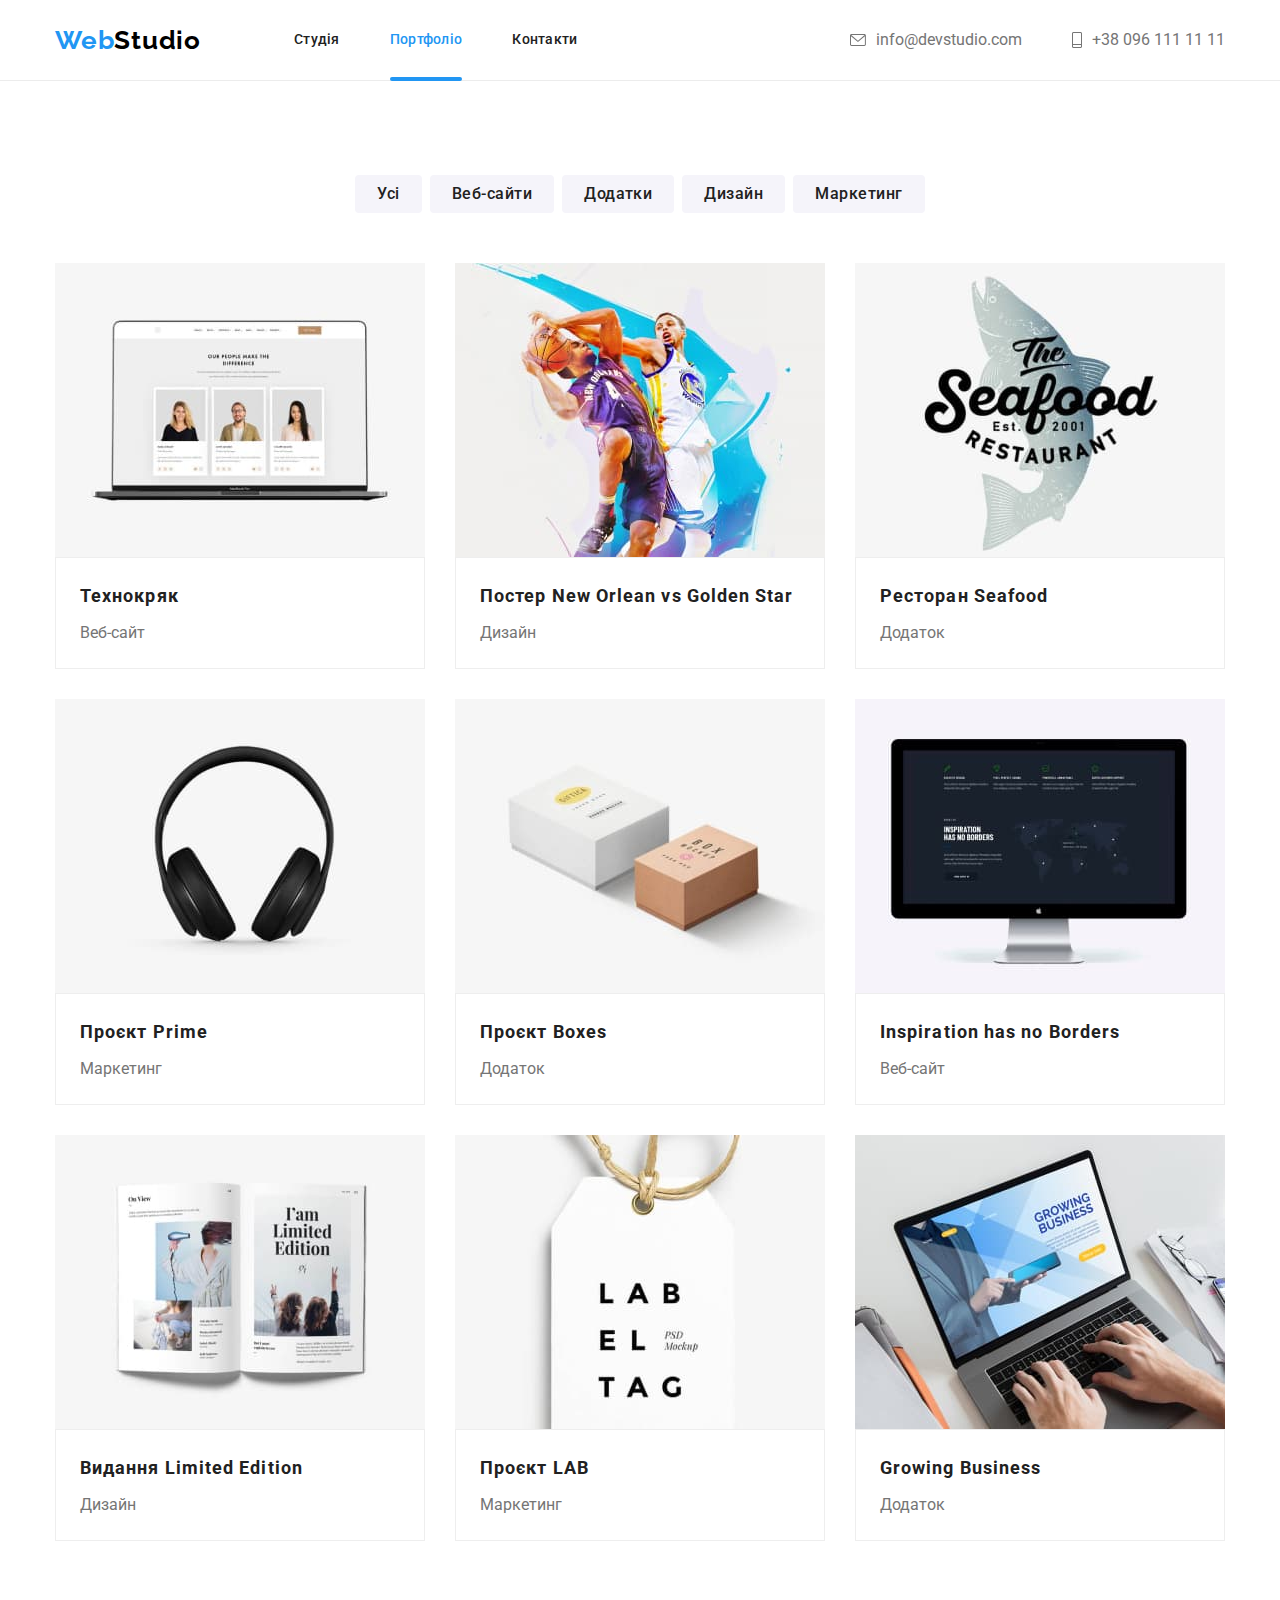
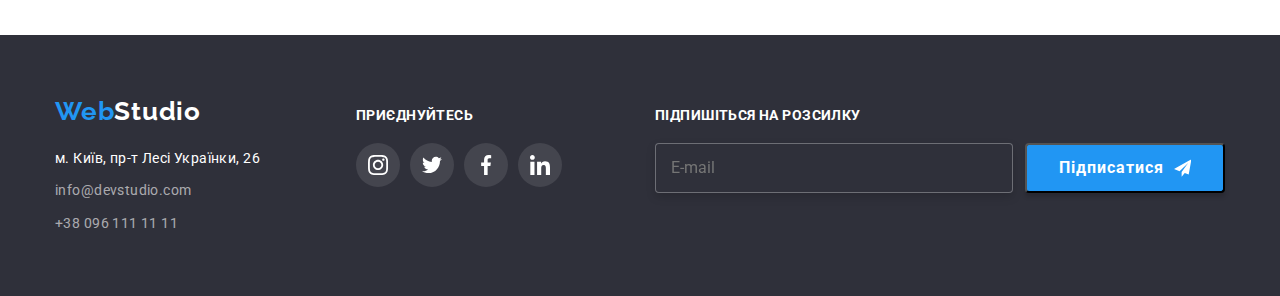
==== portfolio.html @ 46eb8ef8 "one" ====
<!DOCTYPE html>
<html lang="uk">
  <head>
    <meta charset="UTF-8" />
    <meta http-equiv="X-UA-Compatible" content="IE=edge" />
    <meta name="viewport" content="width=device-width, initial-scale=1.0" />
    <title>WebStudio</title>
    <link rel="preconnect" href="https://fonts.googleapis.com" />
    <link rel="preconnect" href="https://fonts.gstatic.com" crossorigin />
    <link
      href="https://fonts.googleapis.com/css2?family=Raleway:wght@700&family=Roboto:wght@400;500;700;900&display=swap"
      rel="stylesheet"
    />
    <link
      rel="stylesheet"
      href="https://cdnjs.cloudflare.com/ajax/libs/modern-normalize/1.1.0/modern-normalize.css"
    />
    <link rel="stylesheet" href="./css/main.min.css" />
  </head>
  <body>
    <header class="head">
      <div class="container head__container">
        <nav class="nav">
          <a href="./index.html" class="logo"
            >Web<span class="logo--top">Studio</span></a
          >
          <ul class="list nav__list">
            <li class="item nav__item">
              <a href="./index.html" class="link nav__link">Студія</a>
            </li>
            <li class="item nav__item">
              <a
                href="./portfolio.html"
                class="link nav__link nav__link--current"
                >Портфоліо</a
              >
            </li>
            <li class="item nav__item">
              <a href="#" class="link nav__link">Контакти</a>
            </li>
          </ul>
        </nav>
        <ul class="list list--contact">
          <li class="item list--contact__item">
            <a
              href="mailto:info@devstudio.com"
              class="link list--contact__link"
            >
              <svg class="icon-mail" width="16px" height="12px">
                <use href="./images/symbol-defs.svg#icon-mail"></use>
              </svg>
              info@devstudio.com</a
            >
          </li>
          <li class="item list--contact__item">
            <a href="tel:+380961111111" class="link list--contact__link">
              <svg class="icon-phone" width="10px" height="16px">
                <use href="./images/symbol-defs.svg#icon-phone"></use></svg
              >+38 096 111 11 11</a
            >
          </li>
        </ul>
      </div>
    </header>
    <main>
      <section class="portfolio">
        <div class="container">
          <h1 class="visually-hidden">Портфоліо</h1>
          <ul class="list--buttons list">
            <li class="list--buttons__item item">
              <button class="portfolio-button" type="button">Усі</button>
            </li>
            <li class="list--buttons__item item">
              <button class="portfolio-button" type="button">Веб-сайти</button>
            </li>
            <li class="list--buttons__item item">
              <button class="portfolio-button" type="button">Додатки</button>
            </li>
            <li class="list--buttons__item item">
              <button class="portfolio-button" type="button">Дизайн</button>
            </li>
            <li class="list--buttons__item item">
              <button class="portfolio-button" type="button">Маркетинг</button>
            </li>
          </ul>
          <ul class="portfolio__list list">
            <li class="portfolio__item item">
              <a class="portfolio__link link" href="#">
                <div class="card-photo">
                  <img
                    class="photo"
                    src="./images/img2-1.jpg"
                    width="370"
                    alt="Ноутбук"
                  />

                  <div class="card-overlay">
                    <p class="card-text text">
                      Ресурс пропонує комплексні пропозиції з різним рівнем
                      функціоналу та сервісів. Все це дозволить відвідувачу
                      отримати вичерпні відомості про компанію чи приватну
                      особу.
                    </p>
                  </div>
                </div>
                <div class="portfolio-border">
                  <h2 class="title portfolio__title">Технокряк</h2>
                  <p class="text">Веб-сайт</p>
                </div>
              </a>
            </li>
            <li class="portfolio__item item">
              <a class="portfolio__link link" href="#">
                <div class="card-photo">
                  <img
                    class="photo"
                    src="./images/img2-2.jpg"
                    width="370"
                    alt="Баскетбол"
                  />
                  <div class="card-overlay">
                    <p class="card-text text">
                      Ресурс пропонує комплексні пропозиції з різним рівнем
                      функціоналу та сервісів. Все це дозволить відвідувачу
                      отримати вичерпні відомості про компанію чи приватну
                      особу.
                    </p>
                  </div>
                </div>
                <div class="portfolio-border">
                  <h2 class="portfolio__title title">
                    Постер New Orlean vs Golden Star
                  </h2>
                  <p class="text">Дизайн</p>
                </div>
              </a>
            </li>
            <li class="portfolio__item item">
              <a class="portfolio__link link" href="#">
                <div class="card-photo">
                  <img
                    class="photo"
                    src="./images/img2-3.jpg"
                    width="370"
                    alt="Логотип рибного
            ресторану"
                  />
                  <div class="card-overlay">
                    <p class="card-text text">
                      Ресурс пропонує комплексні пропозиції з різним рівнем
                      функціоналу та сервісів. Все це дозволить відвідувачу
                      отримати вичерпні відомості про компанію чи приватну
                      особу.
                    </p>
                  </div>
                </div>
                <div class="portfolio-border">
                  <h2 class="portfolio__title title">Ресторан Seafood</h2>
                  <p class="text">Додаток</p>
                </div>
              </a>
            </li>
            <li class="portfolio__item item">
              <a class="portfolio__link link" href="#">
                <div class="card-photo">
                  <img
                    class="photo"
                    src="./images/img2-4.jpg"
                    width="370"
                    alt="Навушники"
                  />
                  <div class="card-overlay">
                    <p class="card-text text">
                      Ресурс пропонує комплексні пропозиції з різним рівнем
                      функціоналу та сервісів. Все це дозволить відвідувачу
                      отримати вичерпні відомості про компанію чи приватну
                      особу.
                    </p>
                  </div>
                </div>
                <div class="portfolio-border">
                  <h2 class="portfolio__title title">Проєкт Prime</h2>
                  <p class="text">Маркетинг</p>
                </div>
              </a>
            </li>
            <li class="portfolio__item item">
              <a class="portfolio__link link" href="#">
                <div class="card-photo">
                  <img
                    class="photo"
                    src="./images/img2-5.jpg"
                    width="370"
                    alt="Дві коробки"
                  />
                  <div class="card-overlay">
                    <p class="card-text text">
                      Ресурс пропонує комплексні пропозиції з різним рівнем
                      функціоналу та сервісів. Все це дозволить відвідувачу
                      отримати вичерпні відомості про компанію чи приватну
                      особу.
                    </p>
                  </div>
                </div>
                <div class="portfolio-border">
                  <h2 class="portfolio__title title">Проєкт Boxes</h2>
                  <p class="text">Додаток</p>
                </div>
              </a>
            </li>
            <li class="portfolio__item item">
              <a class="portfolio__link link" href="#">
                <div class="card-photo">
                  <img
                    class="photo"
                    src="./images/img2-6.jpg"
                    width="370"
                    alt="Монітор"
                  />
                  <div class="card-overlay">
                    <p class="card-text text">
                      Ресурс пропонує комплексні пропозиції з різним рівнем
                      функціоналу та сервісів. Все це дозволить відвідувачу
                      отримати вичерпні відомості про компанію чи приватну
                      особу.
                    </p>
                  </div>
                </div>
                <div class="portfolio-border">
                  <h2 class="portfolio__title title">
                    Inspiration has no Borders
                  </h2>
                  <p class="text">Веб-сайт</p>
                </div>
              </a>
            </li>
            <li class="portfolio__item item">
              <a class="portfolio__link link" href="#">
                <div class="card-photo">
                  <img
                    class="photo"
                    src="./images/img2-7.jpg"
                    width="370"
                    alt="Кніга"
                  />
                  <div class="card-overlay">
                    <p class="card-text text">
                      Ресурс пропонує комплексні пропозиції з різним рівнем
                      функціоналу та сервісів. Все це дозволить відвідувачу
                      отримати вичерпні відомості про компанію чи приватну
                      особу.
                    </p>
                  </div>
                </div>
                <div class="portfolio-border">
                  <h2 class="portfolio__title title">
                    Видання Limited Edition
                  </h2>
                  <p class="text">Дизайн</p>
                </div>
              </a>
            </li>
            <li class="portfolio__item item">
              <a class="portfolio__link link" href="#">
                <div class="card-photo">
                  <img
                    class="photo"
                    src="./images/img2-8.jpg"
                    width="370"
                    alt="Бірка"
                  />
                  <div class="card-overlay">
                    <p class="card-text text">
                      Ресурс пропонує комплексні пропозиції з різним рівнем
                      функціоналу та сервісів. Все це дозволить відвідувачу
                      отримати вичерпні відомості про компанію чи приватну
                      особу.
                    </p>
                  </div>
                </div>
                <div class="portfolio-border">
                  <h2 class="portfolio__title title">Проєкт LAB</h2>
                  <p class="text">Маркетинг</p>
                </div>
              </a>
            </li>
            <li class="portfolio__item item">
              <a class="portfolio__link link" href="#">
                <div class="card-photo">
                  <img
                    class="photo"
                    src="./images/img2-9.jpg"
                    width="370"
                    alt="Людіна працює на
            ноутбуці"
                  />
                  <div class="card-overlay">
                    <p class="card-text text">
                      Ресурс пропонує комплексні пропозиції з різним рівнем
                      функціоналу та сервісів. Все це дозволить відвідувачу
                      отримати вичерпні відомості про компанію чи приватну
                      особу.
                    </p>
                  </div>
                </div>
                <div class="portfolio-border">
                  <h2 class="portfolio__title title">Growing Business</h2>
                  <p class="text">Додаток</p>
                </div>
              </a>
            </li>
          </ul>
        </div>
      </section>
    </main>

    <footer class="footer">
      <div class="container footer__container">
        <div class="footer-adres">
          <a href="./index.html" class="footer-logo logo"
            >Web<span class="logo--foot">Studio</span></a
          >
          <address class="address-info">
            <ul class="address-info__list list">
              <li>
                <a
                  href="https://goo.gl/maps/CPtrU1FHBa2aNyZL9"
                  target="_blank"
                  rel="noopener noreferrer nofollow"
                  class="footer__link--adress link"
                  >м. Київ, пр-т Лесі Українки, 26</a
                >
              </li>
              <li>
                <a
                  href="mailto:info@devstudio.com"
                  class="footer__link footer__link--email link"
                  >info@devstudio.com</a
                >
              </li>
              <li>
                <a href="tel:+380961111111" class="footer__link link"
                  >+38 096 111 11 11</a
                >
              </li>
            </ul>
          </address>
        </div>
        <div class="footer-sm">
          <h3 class="footer-sm__title title">ПРИЄДНУЙТЕСЬ</h3>
          <ul class="sm-list--footer list">
            <li class="sm-list--footer__item item">
              <a class="sm-list--footer__link link inst" href="#"
                ><svg class="inst" width="20px" height="20px">
                  <use href="./images/symbol-defs.svg#icon-inst"></use></svg
              ></a>
            </li>
            <li class="sm-list--footer__item item">
              <a class="sm-list--footer__link link twitter" href="#"
                ><svg class="twitter" width="20px" height="20px">
                  <use href="./images/symbol-defs.svg#icon-twitter"></use></svg
              ></a>
            </li>
            <li class="sm-list--footer__item item">
              <a class="sm-list--footer__link link fb" href="#"
                ><svg class="fb" width="20px" height="20px">
                  <use href="./images/symbol-defs.svg#icon-fb"></use></svg
              ></a>
            </li>
            <li class="sm-list--footer__item item">
              <a class="sm-list--footer__link link linkedin" href="#"
                ><svg class="linkedin" width="20px" height="20px">
                  <use href="./images/symbol-defs.svg#icon-linkedin"></use></svg
              ></a>
            </li>
          </ul>
        </div>
        <div class="join-us">
          <h3 class="join-us__title">ПІДПИШІТЬСЯ НА РОЗСИЛКУ</h3>
          <form class="js-speaker-form join-us__form form" name="email">
            <label for="email"></label>
            <input
              class="join-us__form__input input"
              type="email"
              name="email"
              placeholder="E-mail"
              id="email"
            />
            <button class="button button-sub" type="submit">
              Підписатися<svg class="plane-svg" width="24px" height="24px">
                <use href="./images/symbol-defs.svg#icon-plane"></use>
              </svg>
            </button>
          </form>
        </div>
      </div>
    </footer>
  </body>
</html>
---- css/main.min.css ----
.visually-hidden{position:absolute;white-space:nowrap;width:1px;height:1px;overflow:hidden;border:0;padding:0;clip:rect(0 0 0 0);-webkit-clip-path:inset(50%);clip-path:inset(50%);margin:-1px}.is-hidden{pointer-events:none;opacity:0}.benefits{padding-bottom:94px}body{background-color:#fff;color:#757575;font-family:roboto,sans-serif}.list{display:-webkit-box;display:-ms-flexbox;display:flex;list-style:none;margin:0;padding:0}.link{text-decoration:none}.title{color:#212121}.text{color:#757575}h1,h2,h3,h4,h5,h6,p{margin:0;padding:0}ul{margin:0;padding-left:0}img,a{display:block}button{cursor:pointer}.button{color:#fff;background-color:#2196f3;font-family:inherit;font-weight:700;font-size:16px;line-height:1.87;letter-spacing:.06em;border-radius:4px;padding:10px 32px;-webkit-transition-property:background-color;transition-property:background-color;-webkit-transition-duration:250ms;transition-duration:250ms;-webkit-transition-timing-function:cubic-bezier(0.4, 0, 0.2, 1);transition-timing-function:cubic-bezier(0.4, 0, 0.2, 1)}.button:hover{background-color:#188ce8}.portfolio-button{color:#212121;background-color:#f5f4fa;font-family:inherit;font-weight:500;font-size:16px;line-height:1.62;text-align:center;letter-spacing:.03em;cursor:pointer;display:inline-block;border-radius:4px;padding:6px 22px;border:rgba(0,0,0,0);-webkit-transition-property:background-color,color,-webkit-box-shadow;transition-property:background-color,color,-webkit-box-shadow;transition-property:background-color,color,box-shadow;transition-property:background-color,color,box-shadow,-webkit-box-shadow;-webkit-transition-duration:250ms;transition-duration:250ms;-webkit-transition-timing-function:cubic-bezier(0.4, 0, 0.2, 1);transition-timing-function:cubic-bezier(0.4, 0, 0.2, 1)}.portfolio-button:hover,.portfolio-button:focus{-webkit-box-shadow:0px 3px 1px rgba(0,0,0,.1),0px 1px 2px rgba(0,0,0,.08),0px 2px 2px rgba(0,0,0,.12);box-shadow:0px 3px 1px rgba(0,0,0,.1),0px 1px 2px rgba(0,0,0,.08),0px 2px 2px rgba(0,0,0,.12);color:#fff;background-color:#2196f3}.container{margin-left:auto;margin-right:auto;width:1200px;padding-left:15px;padding-right:15px}.head__container{display:-webkit-box;display:-ms-flexbox;display:flex;-webkit-box-align:center;-ms-flex-align:center;align-items:center}.footer__container{display:-webkit-box;display:-ms-flexbox;display:flex;-webkit-box-align:baseline;-ms-flex-align:baseline;align-items:baseline}.logo{color:#2196f3;font-family:raleway,sans-serif;font-weight:700;font-size:26px;line-height:1.19;letter-spacing:.03em;text-decoration:none}.logo--top{color:#000}.logo--foot{color:#fff}.footer-logo{margin-bottom:20px;display:block}.sm-list{-webkit-box-pack:center;-ms-flex-pack:center;justify-content:center;-webkit-box-align:center;-ms-flex-align:center;align-items:center}.sm-list__item:not(:last-child){margin-right:10px}.sm-list__link{display:-webkit-box;display:-ms-flexbox;display:flex;width:44px;height:44px;-webkit-box-pack:center;-ms-flex-pack:center;justify-content:center;-webkit-box-align:center;-ms-flex-align:center;align-items:center;color:#afb1b8;border-radius:50%;-webkit-transition-property:background-color,color;transition-property:background-color,color;-webkit-transition-duration:250ms;transition-duration:250ms;-webkit-transition-timing-function:cubic-bezier(0.4, 0, 0.2, 1);transition-timing-function:cubic-bezier(0.4, 0, 0.2, 1)}.sm-list__link:hover,.sm-list__link:focus{background-color:#2196f3;color:#fff}.inst,.twitter,.fb,.linkedin{fill:currentColor}.footer-sm{display:block;margin-left:70px}.footer-sm__title{font-size:14px;line-height:16px;letter-spacing:.03em;color:#fff;margin-top:12px;margin-bottom:20px;height:16px}.sm-list--footer{-webkit-box-pack:center;-ms-flex-pack:center;justify-content:center;-webkit-box-align:center;-ms-flex-align:center;align-items:center}.sm-list--footer__item:not(:last-child){margin-right:10px}.sm-list--footer__link{display:-webkit-box;display:-ms-flexbox;display:flex;width:44px;height:44px;-webkit-box-pack:center;-ms-flex-pack:center;justify-content:center;-webkit-box-align:center;-ms-flex-align:center;align-items:center;color:#fff;border-radius:50%;background-color:rgba(255,255,255,.1);-webkit-transition-property:background-color,color;transition-property:background-color,color;-webkit-transition-duration:250ms;transition-duration:250ms;-webkit-transition-timing-function:cubic-bezier(0.4, 0, 0.2, 1);transition-timing-function:cubic-bezier(0.4, 0, 0.2, 1)}.sm-list--footer__link:hover,.sm-list--footer__link:focus{background-color:#2196f3;color:#fff}.head{border-bottom:1px solid #ececec}.head__container{display:-webkit-box;display:-ms-flexbox;display:flex;-webkit-box-align:center;-ms-flex-align:center;align-items:center}.nav{display:-webkit-box;display:-ms-flexbox;display:flex;-webkit-box-align:center;-ms-flex-align:center;align-items:center;font-weight:500;font-size:14px;line-height:1.14;letter-spacing:.02em}.nav__list{margin-left:93px}.nav__item:not(:last-child){margin-right:50px}.nav__link{color:#212121;padding-top:32px;padding-bottom:32px;-webkit-transition-property:color;transition-property:color;-webkit-transition-duration:250ms;transition-duration:250ms;-webkit-transition-timing-function:cubic-bezier(0.4, 0, 0.2, 1);transition-timing-function:cubic-bezier(0.4, 0, 0.2, 1)}.nav__link:hover{color:#2196f3}.nav__link:focus{color:#2196f3}.nav__link--current{position:relative;color:#2196f3}.nav__link--current::after{content:"";position:absolute;width:100%;height:4px;bottom:-1px;left:0;background-color:#2196f3;border-radius:2px}.list--contact{margin-left:auto}.list--contact__item:not(:last-child){margin-right:50px}.list--contact__link{color:#757575;text-decoration:none;display:-webkit-box;display:-ms-flexbox;display:flex;-webkit-box-align:center;-ms-flex-align:center;align-items:center;padding-top:20px;padding-bottom:20px;-webkit-transition-property:color;transition-property:color;-webkit-transition-duration:250ms;transition-duration:250ms;-webkit-transition-timing-function:cubic-bezier(0.4, 0, 0.2, 1);transition-timing-function:cubic-bezier(0.4, 0, 0.2, 1)}.list--contact__link:hover,.list--contact__link:focus{color:#2196f3}.icon-mail,.icon-phone{padding:0;margin-bottom:0;margin-right:10px;fill:currentColor}.hero{background-image:-webkit-gradient(linear, right top, left top, from(rgba(47, 48, 58, 0.4)), to(rgba(47, 48, 58, 0.4))),url(../images/hero-back.jpg);background-image:linear-gradient(to left, rgba(47, 48, 58, 0.4), rgba(47, 48, 58, 0.4)),url(../images/hero-back.jpg);min-width:1600px;height:600px;background-color:#c4c4c4;color:#fff;text-align:center;margin-left:auto;margin-right:auto;margin-top:0;padding-top:200px;padding-bottom:200px}.hero__title{font-weight:900;font-size:44px;line-height:1.36;letter-spacing:.06em;color:var(--primary-white);margin-bottom:30px}.benefits{padding-top:94px}.benefits__title{color:#212121;font-size:14px;line-height:1.14;letter-spacing:.03em;margin-bottom:10px}.benefits__text{font-size:14px;line-height:1.7;letter-spacing:.03em}.benefits__item{width:270px}.benefits__item:not(:last-child){margin-right:30px}.benefits__svg{display:-webkit-box;display:-ms-flexbox;display:flex;-webkit-box-pack:center;-ms-flex-pack:center;justify-content:center;-webkit-box-align:center;-ms-flex-align:center;align-items:center;height:120px;margin-bottom:30px;border-radius:4px;background-color:#f5f4fa}.ourwork{padding-bottom:94px}.ourwork__item{position:relative}.ourwork__item:not(:last-child){margin-right:30px}.ourwork__title{font-size:36px;line-height:1.16;text-align:center;letter-spacing:.03em;margin-bottom:50px}.ourwork__text{position:absolute;top:50%;left:50%;-webkit-transform:translate(-50%, -50%);transform:translate(-50%, -50%);font-size:14px;line-height:16px;text-align:center;letter-spacing:.03em;text-transform:uppercase;color:#fff}.ourwork__overlay{position:absolute;width:100%;height:70px;left:0;bottom:0;background-color:rgba(47,48,58,.8)}.team{background-color:#f5f4fa;padding-bottom:94px;padding-top:94px}.team__title{font-weight:500;font-size:36px;line-height:1.16;text-align:center;letter-spacing:.03em;margin-bottom:50px}.team__text{font-size:16px;line-height:1.18;text-align:center;letter-spacing:.03em;margin-bottom:16px}.team__border{padding-top:30px;padding-bottom:30px}.team__item{background-color:#fff;border-radius:0px 0px 4px 4px;width:270px;-webkit-box-shadow:0px 1px 3px rgba(0,0,0,.12),0px 1px 1px rgba(0,0,0,.14),0px 2px 1px rgba(0,0,0,.2);box-shadow:0px 1px 3px rgba(0,0,0,.12),0px 1px 1px rgba(0,0,0,.14),0px 2px 1px rgba(0,0,0,.2)}.team__item:not(:last-child){margin-right:30px}.team__item__title{font-weight:500;font-size:16px;line-height:1.18;text-align:center;letter-spacing:.03em;margin-bottom:10px}.client{padding-bottom:94px;padding-top:94px}.client__title{font-size:36px;line-height:1.16;text-align:center;letter-spacing:.03em;margin-bottom:50px}.client__list{display:-webkit-box;display:-ms-flexbox;display:flex;-webkit-box-pack:center;-ms-flex-pack:center;justify-content:center;-webkit-box-align:center;-ms-flex-align:center;align-items:center;color:#afb1b8}.client__link{display:-webkit-box;display:-ms-flexbox;display:flex;-webkit-box-pack:center;-ms-flex-pack:center;justify-content:center;-webkit-box-align:center;-ms-flex-align:center;align-items:center;width:170px;height:92px;border:1px solid #afb1b8;border-radius:4px;color:#afb1b8;-webkit-transition-property:color,border;transition-property:color,border;-webkit-transition-duration:250ms;transition-duration:250ms;-webkit-transition-timing-function:cubic-bezier(0.4, 0, 0.2, 1);transition-timing-function:cubic-bezier(0.4, 0, 0.2, 1)}.client__link:hover,.client__link:focus{color:#2196f3;border:1px solid #2196f3}.client__item:not(:last-child){margin-right:30px}.client-svg{fill:currentColor}.footer{background-color:#2f303a;padding-top:60px;padding-bottom:60px}.footer__container{display:-webkit-box;display:-ms-flexbox;display:flex;-webkit-box-align:baseline;-ms-flex-align:baseline;align-items:baseline}.footer__link{display:block;color:rgba(255,255,255,.6);text-decoration:none;font-style:normal;font-size:14px;line-height:1.71;letter-spacing:.03em;-webkit-transition-property:color;transition-property:color;-webkit-transition-duration:250ms;transition-duration:250ms;-webkit-transition-timing-function:cubic-bezier(0.4, 0, 0.2, 1);transition-timing-function:cubic-bezier(0.4, 0, 0.2, 1)}.footer__link:hover,.footer__link:focus{color:#2196f3}.footer__link--email{margin-bottom:9px}.footer__link--adress{color:#fff;font-style:normal;font-size:14px;line-height:1.71;letter-spacing:.03em;display:block;margin-bottom:9px}.address-info{display:block;width:231px}.address-info__list{display:-webkit-box;display:-ms-flexbox;display:flex;-webkit-box-orient:vertical;-webkit-box-direction:normal;-ms-flex-direction:column;flex-direction:column}.join-us{margin-left:93px}.join-us__title{font-size:14px;line-height:16px;letter-spacing:.03em;color:#fff;margin-bottom:20px;margin-top:12px}.join-us__form{display:-webkit-box;display:-ms-flexbox;display:flex}.join-us__form__input{height:50px;width:358px;margin:0;padding:0;margin-right:12px;padding-left:15px;color:#c4c4c4;background-color:#2f303a;border:1px solid rgba(255,255,255,.3);-webkit-filter:drop-shadow(0px 4px 4px rgba(0, 0, 0, 0.15));filter:drop-shadow(0px 4px 4px rgba(0, 0, 0, 0.15));border-radius:4px}.button-sub{display:-webkit-box;display:-ms-flexbox;display:flex;width:200px;height:50px;-webkit-box-align:center;-ms-flex-align:center;align-items:center;-webkit-box-pack:center;-ms-flex-pack:center;justify-content:center;background:#2196f3;-webkit-box-shadow:0px 4px 4px rgba(0,0,0,.15);box-shadow:0px 4px 4px rgba(0,0,0,.15);border-radius:4px;font-size:16px;line-height:30px;letter-spacing:.06em}.button-sub:hover,.button-sub:focus{-webkit-box-shadow:0px 4px 4px rgba(0,0,0,.15);box-shadow:0px 4px 4px rgba(0,0,0,.15);border-radius:4px}.plane-svg{margin-left:10px}.portfolio{font-size:16px;line-height:1.87;padding-top:94px;padding-bottom:94px}.portfolio__list{display:-webkit-box;display:-ms-flexbox;display:flex;-ms-flex-wrap:wrap;flex-wrap:wrap}.portfolio__item{width:370px}.portfolio__item:not(:nth-child(3n+0)){margin-right:30px}.portfolio__item:not(:nth-last-child(-n+3)){margin-bottom:30px}.portfolio__title{font-size:18px;line-height:2;letter-spacing:.06em;margin-bottom:4px}.portfolio__link{-webkit-transition-property:-webkit-box-shadow;transition-property:-webkit-box-shadow;transition-property:box-shadow;transition-property:box-shadow, -webkit-box-shadow;-webkit-transition-duration:250ms;transition-duration:250ms;-webkit-transition-timing-function:cubic-bezier(0.4, 0, 0.2, 1);transition-timing-function:cubic-bezier(0.4, 0, 0.2, 1)}.portfolio__link:hover,.portfolio__link:focus{-webkit-box-shadow:0px 1px 1px rgba(0,0,0,.12),0px 4px 4px rgba(0,0,0,.06),1px 4px 6px rgba(0,0,0,.16);box-shadow:0px 1px 1px rgba(0,0,0,.12),0px 4px 4px rgba(0,0,0,.06),1px 4px 6px rgba(0,0,0,.16)}.portfolio-border{border:1px solid #eee;padding:20px 24px}.card-photo{position:relative;background-color:rgba(33,150,243,.9);overflow:hidden}.photo{display:block}.card-overlay{position:absolute;width:100%;height:100%;top:100%;background-color:rgba(33,150,243,.9);-webkit-transition:-webkit-transform 250ms cubic-bezier(0.4, 0, 0.2, 1);transition:-webkit-transform 250ms cubic-bezier(0.4, 0, 0.2, 1);transition:transform 250ms cubic-bezier(0.4, 0, 0.2, 1);transition:transform 250ms cubic-bezier(0.4, 0, 0.2, 1), -webkit-transform 250ms cubic-bezier(0.4, 0, 0.2, 1)}.portfolio__link:hover .card-overlay,.portfolio__link:focus .card-overlay{-webkit-transform:translateY(-100%);transform:translateY(-100%)}.card-text{position:absolute;width:322px;height:168px;top:50%;left:50%;-webkit-transform:translate(-50%, -50%);transform:translate(-50%, -50%);color:#fff;font-weight:400;font-size:18px;line-height:28px;letter-spacing:.03em}.list--buttons{margin-bottom:50px;display:-webkit-box;display:-ms-flexbox;display:flex;-webkit-box-pack:center;-ms-flex-pack:center;justify-content:center}.list--buttons__item:not(:last-child){margin-right:8px}.backdrop{position:fixed;top:0;left:0;width:100%;height:100%;background-color:rgba(0,0,0,.2);-webkit-transform:scale(1);transform:scale(1);-webkit-transition:opacity 250ms cubic-bezier(0.4, 0, 0.2, 1);transition:opacity 250ms cubic-bezier(0.4, 0, 0.2, 1)}.modal{width:528px;height:581px;position:absolute;top:50%;left:50%;-webkit-transform:scale(1) translate(-50%, -50%);transform:scale(1) translate(-50%, -50%);background-color:#fff;-webkit-box-shadow:0px 1px 3px rgba(0,0,0,.12),0px 1px 1px rgba(0,0,0,.14),0px 2px 1px rgba(0,0,0,.2);box-shadow:0px 1px 3px rgba(0,0,0,.12),0px 1px 1px rgba(0,0,0,.14),0px 2px 1px rgba(0,0,0,.2);border-radius:4px;-webkit-transition:-webkit-transform 250ms cubic-bezier(0.4, 0, 0.2, 1);transition:-webkit-transform 250ms cubic-bezier(0.4, 0, 0.2, 1);transition:transform 250ms cubic-bezier(0.4, 0, 0.2, 1);transition:transform 250ms cubic-bezier(0.4, 0, 0.2, 1), -webkit-transform 250ms cubic-bezier(0.4, 0, 0.2, 1)}.modal__title{margin-top:40px;margin-bottom:20px;font-weight:700;font-size:20px;line-height:23px;text-align:center;letter-spacing:.03em}.modal__input{width:448px;height:40px;margin-top:4px;padding-top:12px;padding-bottom:12px;padding-left:42px;border:1px solid rgba(33,33,33,.2);border-radius:4px;-webkit-transition:outline-color 250ms cubic-bezier(0.4, 0, 0.2, 1);transition:outline-color 250ms cubic-bezier(0.4, 0, 0.2, 1)}.modal__input:focus{outline:1px solid #2196f3}.modal__input:focus+.form-field--svg{color:#2196f3}.backdrop.is-hidden .modal{-webkit-transform:rotate(90deg) translate(-50%, -50%) scale(0.7);transform:rotate(90deg) translate(-50%, -50%) scale(0.7)}.form-field{position:relative;display:-webkit-box;display:-ms-flexbox;display:flex;-webkit-box-orient:vertical;-webkit-box-direction:normal;-ms-flex-direction:column;flex-direction:column;margin-bottom:10px;width:448px;font-weight:400;font-size:12px;line-height:14px;letter-spacing:.01em}.form-field--coment{margin-bottom:0}.form-field--svg{position:absolute;bottom:11px;left:15px;fill:currentColor;-webkit-transition:color 250ms cubic-bezier(0.4, 0, 0.2, 1);transition:color 250ms cubic-bezier(0.4, 0, 0.2, 1)}textarea{resize:none;width:448px;height:120px;margin-top:4px;padding:12px 16px;border:1px solid rgba(33,33,33,.2);border-radius:4px;-webkit-transition:outline-color 250ms cubic-bezier(0.4, 0, 0.2, 1);transition:outline-color 250ms cubic-bezier(0.4, 0, 0.2, 1)}textarea:focus{outline:1px solid #2196f3}textarea::-webkit-input-placeholder{font-size:12px;line-height:1.17;letter-spacing:.01em;color:rgba(117,117,117,.5)}textarea::-moz-placeholder{font-size:12px;line-height:1.17;letter-spacing:.01em;color:rgba(117,117,117,.5)}textarea:-ms-input-placeholder{font-size:12px;line-height:1.17;letter-spacing:.01em;color:rgba(117,117,117,.5)}textarea::-ms-input-placeholder{font-size:12px;line-height:1.17;letter-spacing:.01em;color:rgba(117,117,117,.5)}textarea::placeholder{font-size:12px;line-height:1.17;letter-spacing:.01em;color:rgba(117,117,117,.5)}.modal-form{display:-webkit-box;display:-ms-flexbox;display:flex;-webkit-box-orient:vertical;-webkit-box-direction:normal;-ms-flex-direction:column;flex-direction:column;-webkit-box-align:center;-ms-flex-align:center;align-items:center}.modal-form__form{width:448px}.form-checkbox{display:-webkit-box;display:-ms-flexbox;display:flex;-webkit-box-orient:horizontal;-webkit-box-direction:normal;-ms-flex-direction:row;flex-direction:row;-webkit-box-align:center;-ms-flex-align:center;align-items:center;margin-top:20px;margin-bottom:30px}.form-checkbox__label{display:-webkit-box;display:-ms-flexbox;display:flex;-webkit-box-align:center;-ms-flex-align:center;align-items:center;font-size:14px;line-height:24px;letter-spacing:.03em}.form-checkbox__input{margin-left:3px;margin-right:7px;width:16px;height:15px}.form-checkbox__link{color:#2196f3}.form-checkbox--svg{margin-right:7px;margin-left:13px;border-radius:2px;border:2px solid #212121;-webkit-transition:border-color,background-color 250ms cubic-bezier(0.4, 0, 0.2, 1);transition:border-color,background-color 250ms cubic-bezier(0.4, 0, 0.2, 1)}.form-checkbox__input:checked+.form-checkbox--svg{border:2px solid #2196f3;background-color:#2196f3}.close-svg{fill:currentColor}.close-button{position:absolute;right:14px;top:14px;width:30px;height:30px;display:-webkit-box;display:-ms-flexbox;display:flex;-webkit-box-align:center;-ms-flex-align:center;align-items:center;-webkit-box-pack:center;-ms-flex-pack:center;justify-content:center;cursor:pointer;border:1px solid rgba(0,0,0,.1);border-radius:50%;background-color:#fff;-webkit-transition:color 250ms cubic-bezier(0.4, 0, 0.2, 1);transition:color 250ms cubic-bezier(0.4, 0, 0.2, 1)}.close-button:hover,.close-button:focus{color:#2196f3}.modal-send{width:200px;height:50px;margin-left:124px;-webkit-box-shadow:0px 4px 4px rgba(0,0,0,.15);box-shadow:0px 4px 4px rgba(0,0,0,.15);border-radius:4px}/*# sourceMappingURL=main.min.css.map */
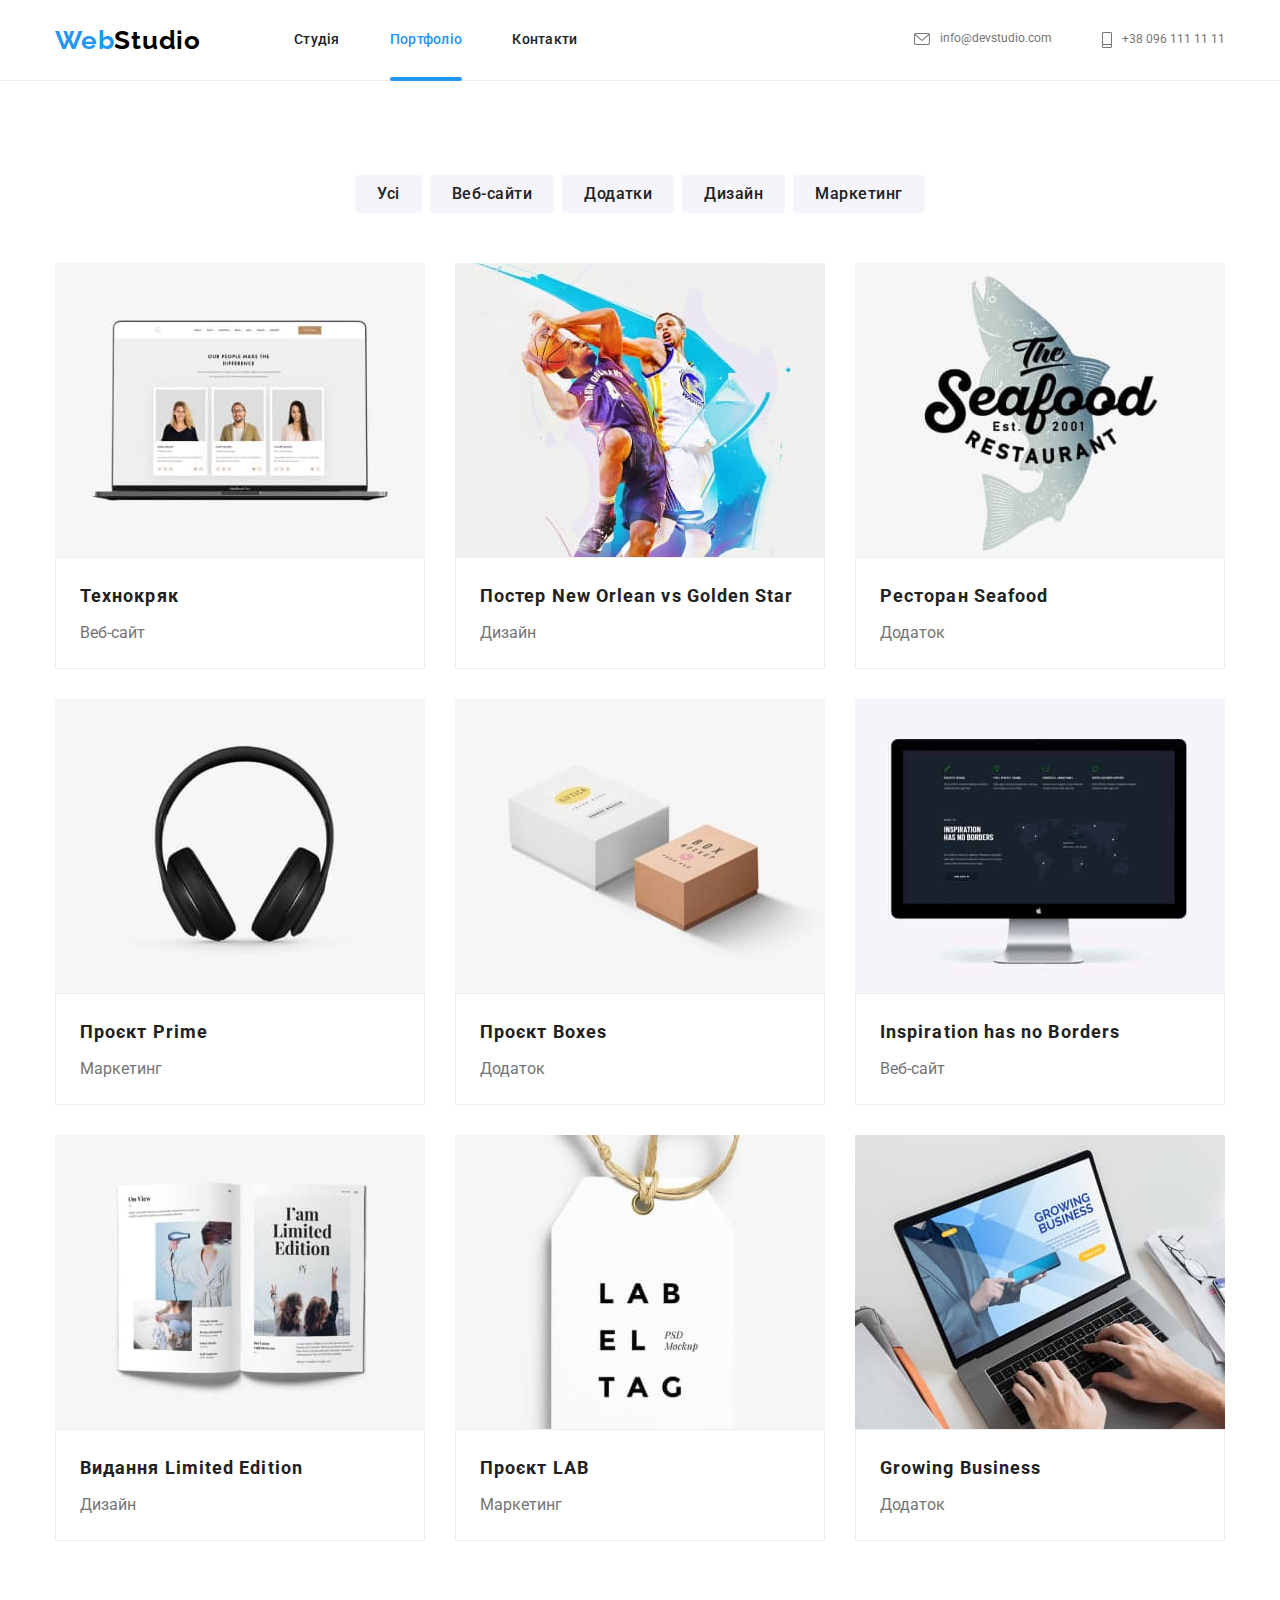
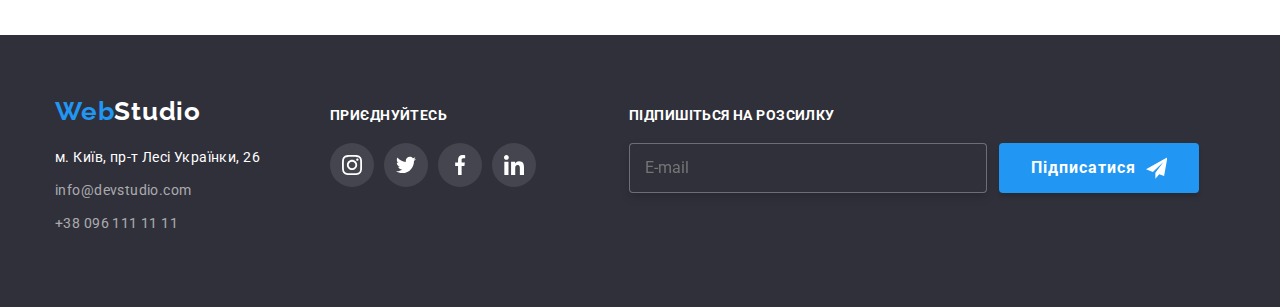
==== commit 80ce735c: "finish-1" ====
--- a/portfolio.html
+++ b/portfolio.html
@@ -20,6 +20,7 @@
   <body>
     <header class="head">
       <div class="container head__container">
+        <div class="menu"> 
         <nav class="nav">
           <a href="./index.html" class="logo"
             >Web<span class="logo--top">Studio</span></a
@@ -40,6 +41,14 @@
             </li>
           </ul>
         </nav>
+        <button class="menu-button js-open-menu " 
+    type="button"
+    aria-expanded="false">
+      <svg width="40px" height="40px">
+        <use class="icon-menu" href="./images/symbol-defs.svg#icon-menu"></use>
+      </svg>
+    </button>
+    </div>
         <ul class="list list--contact">
           <li class="item list--contact__item">
             <a
@@ -87,13 +96,15 @@
             <li class="portfolio__item item">
               <a class="portfolio__link link" href="#">
                 <div class="card-photo">
-                  <img
-                    class="photo"
-                    src="./images/img2-1.jpg"
-                    width="370"
-                    alt="Ноутбук"
-                  />
-
+                  <picture>
+                    <source media="(min-width: 1200px)"
+                            srcset="./images/work-examples/desktop/project-01@1x.jpg 1x, ./images/work-examples/desktop/project-01@2x.jpg 2x, ./images/work-examples/desktop/project-01@3x.jpg 3x" />
+                    <source media="(min-width: 768px) and (max-width: 1199px)"
+                            srcset="./images/work-examples/tablet/project-01@1x.jpg 1x, ./images/work-examples/tablet/project-01@2x.jpg 2x, ./images/work-examples/tablet/project-01@3x.jpg 3x" />
+                    <source media="(max-width: 767px)"
+                            srcset="./images/work-examples/mobile/project-01@1x.jpg 1x, ./images/work-examples/mobile/project-01@2x.jpg 2x, ./images/work-examples/mobile/project-01@3x.jpg 3x" />
+                    <img src="./images/work-examples/desktop/project-01@1x.jpg" alt="Ноутбук" />
+                </picture>
                   <div class="card-overlay">
                     <p class="card-text text">
                       Ресурс пропонує комплексні пропозиції з різним рівнем
@@ -112,12 +123,16 @@
             <li class="portfolio__item item">
               <a class="portfolio__link link" href="#">
                 <div class="card-photo">
-                  <img
-                    class="photo"
-                    src="./images/img2-2.jpg"
-                    width="370"
-                    alt="Баскетбол"
-                  />
+                  <picture>
+                    <source media="(min-width: 1200px)"
+                            srcset="./images/work-examples/desktop/project-02@1x.jpg 1x, ./images/work-examples/desktop/project-02@2x.jpg 2x, ./images/work-examples/desktop/project-02@3x.jpg 3x" />
+                    <source media="(min-width: 768px) and (max-width: 1199px)"
+                            srcset="./images/work-examples/tablet/project-02@1x.jpg 1x, ./images/work-examples/tablet/project-02@2x.jpg 2x, ./images/work-examples/tablet/project-02@3x.jpg 3x" />
+                    <source media="(max-width: 767px)"
+                            srcset="./images/work-examples/mobile/project-02@1x.jpg 1x, ./images/work-examples/mobile/project-02@2x.jpg 2x, ./images/work-examples/mobile/project-02@3x.jpg 3x" />
+                    <img src="./images/work-examples/desktop/project-02@1x.jpg" alt="Два хлопці грають у баскетбол" />
+                </picture>
+                  
                   <div class="card-overlay">
                     <p class="card-text text">
                       Ресурс пропонує комплексні пропозиції з різним рівнем
@@ -138,13 +153,16 @@
             <li class="portfolio__item item">
               <a class="portfolio__link link" href="#">
                 <div class="card-photo">
-                  <img
-                    class="photo"
-                    src="./images/img2-3.jpg"
-                    width="370"
-                    alt="Логотип рибного
-            ресторану"
-                  />
+                  <picture>
+                    <source media="(min-width: 1200px)"
+                            srcset="./images/work-examples/desktop/project-03@1x.jpg 1x, ./images/work-examples/desktop/project-03@2x.jpg 2x, ./images/work-examples/desktop/project-03@3x.jpg 3x" />
+                    <source media="(min-width: 768px) and (max-width: 1199px)"
+                            srcset="./images/work-examples/tablet/project-03@1x.jpg 1x, ./images/work-examples/tablet/project-03@2x.jpg 2x, ./images/work-examples/tablet/project-03@3x.jpg 3x" />
+                    <source media="(max-width: 767px)"
+                            srcset="./images/work-examples/mobile/project-03@1x.jpg 1x, ./images/work-examples/mobile/project-03@2x.jpg 2x, ./images/work-examples/mobile/project-03@3x.jpg 3x" />
+                    <img src="./images/work-examples/desktop/project-03@1x.jpg" alt="Логотип рибного
+                    ресторану" />
+                </picture>
                   <div class="card-overlay">
                     <p class="card-text text">
                       Ресурс пропонує комплексні пропозиції з різним рівнем
@@ -163,12 +181,15 @@
             <li class="portfolio__item item">
               <a class="portfolio__link link" href="#">
                 <div class="card-photo">
-                  <img
-                    class="photo"
-                    src="./images/img2-4.jpg"
-                    width="370"
-                    alt="Навушники"
-                  />
+                  <picture>
+                    <source media="(min-width: 1200px)"
+                            srcset="./images/work-examples/desktop/project-04@1x.jpg 1x, ./images/work-examples/desktop/project-04@2x.jpg 2x, ./images/work-examples/desktop/project-04@3x.jpg 3x" />
+                    <source media="(min-width: 768px) and (max-width: 1199px)"
+                            srcset="./images/work-examples/tablet/project-04@1x.jpg 1x, ./images/work-examples/tablet/project-04@2x.jpg 2x, ./images/work-examples/tablet/project-04@3x.jpg 3x" />
+                    <source media="(max-width: 767px)"
+                            srcset="./images/work-examples/mobile/project-04@1x.jpg 1x, ./images/work-examples/mobile/project-04@2x.jpg 2x, ./images/work-examples/mobile/project-04@3x.jpg 3x" />
+                    <img src="./images/work-examples/desktop/project-04@1x.jpg" alt="Навушники" />
+                </picture>
                   <div class="card-overlay">
                     <p class="card-text text">
                       Ресурс пропонує комплексні пропозиції з різним рівнем
@@ -187,12 +208,15 @@
             <li class="portfolio__item item">
               <a class="portfolio__link link" href="#">
                 <div class="card-photo">
-                  <img
-                    class="photo"
-                    src="./images/img2-5.jpg"
-                    width="370"
-                    alt="Дві коробки"
-                  />
+                  <picture>
+                    <source media="(min-width: 1200px)"
+                            srcset="./images/work-examples/desktop/project-05@1x.jpg 1x, ./images/work-examples/desktop/project-05@2x.jpg 2x, ./images/work-examples/desktop/project-05@3x.jpg 3x" />
+                    <source media="(min-width: 768px) and (max-width: 1199px)"
+                            srcset="./images/work-examples/tablet/project-05@1x.jpg 1x, ./images/work-examples/tablet/project-05@2x.jpg 2x, ./images/work-examples/tablet/project-05@3x.jpg 3x" />
+                    <source media="(max-width: 767px)"
+                            srcset="./images/work-examples/mobile/project-05@1x.jpg 1x, ./images/work-examples/mobile/project-05@2x.jpg 2x, ./images/work-examples/mobile/project-05@3x.jpg 3x" />
+                    <img src="./images/work-examples/desktop/project-05@1x.jpg" alt="Дві коробки" />
+                </picture>
                   <div class="card-overlay">
                     <p class="card-text text">
                       Ресурс пропонує комплексні пропозиції з різним рівнем
@@ -211,12 +235,15 @@
             <li class="portfolio__item item">
               <a class="portfolio__link link" href="#">
                 <div class="card-photo">
-                  <img
-                    class="photo"
-                    src="./images/img2-6.jpg"
-                    width="370"
-                    alt="Монітор"
-                  />
+                  <picture>
+                    <source media="(min-width: 1200px)"
+                        srcset="./images/work-examples/desktop/project-06@1x.jpg 1x, ./images/work-examples/desktop/project-06@2x.jpg 2x, ./images/work-examples/desktop/project-06@3x.jpg 3x" />
+                    <source media="(min-width: 768px) and (max-width: 1199px)"
+                        srcset="./images/work-examples/tablet/project-06@1x.jpg 1x, ./images/work-examples/tablet/project-06@2x.jpg 2x, ./images/work-examples/tablet/project-06@3x.jpg 3x" />
+                    <source media="(max-width: 767px)"
+                    srcset="./images/work-examples/mobile/project-06@1x.jpg 1x, ./images/work-examples/mobile/project-06@2x.jpg 2x, ./images/work-examples/mobile/project-06@3x.jpg 3x" />
+                    <img src="./images/work-examples/desktop/project-06@1x.jpg" alt="Монітор" />
+                </picture>
                   <div class="card-overlay">
                     <p class="card-text text">
                       Ресурс пропонує комплексні пропозиції з різним рівнем
@@ -237,13 +264,16 @@
             <li class="portfolio__item item">
               <a class="portfolio__link link" href="#">
                 <div class="card-photo">
-                  <img
-                    class="photo"
-                    src="./images/img2-7.jpg"
-                    width="370"
-                    alt="Кніга"
-                  />
-                  <div class="card-overlay">
+                  <picture>
+                    <source media="(min-width: 1200px)"
+                            srcset="./images/work-examples/desktop/project-07@1x.jpg 1x, ./images/work-examples/desktop/project-07@2x.jpg 2x, ./images/work-examples/desktop/project-07@3x.jpg 3x" />
+                    <source media="(min-width: 768px) and (max-width: 1199px)"
+                            srcset="./images/work-examples/tablet/project-07@1x.jpg 1x, ./images/work-examples/tablet/project-07@2x.jpg 2x, ./images/work-examples/tablet/project-07@3x.jpg 3x" />
+                    <source media="(max-width: 767px)"
+                            srcset="./images/work-examples/mobile/project-07@1x.jpg 1x, ./images/work-examples/mobile/project-07@2x.jpg 2x, ./images/work-examples/mobile/project-07@3x.jpg 3x" />
+                    <img src="./images/work-examples/desktop/project-07@1x.jpg" alt="Книга з картинками" />
+                </picture>
+                  <div class="card-overlay"> 
                     <p class="card-text text">
                       Ресурс пропонує комплексні пропозиції з різним рівнем
                       функціоналу та сервісів. Все це дозволить відвідувачу
@@ -263,12 +293,15 @@
             <li class="portfolio__item item">
               <a class="portfolio__link link" href="#">
                 <div class="card-photo">
-                  <img
-                    class="photo"
-                    src="./images/img2-8.jpg"
-                    width="370"
-                    alt="Бірка"
-                  />
+                  <picture>
+                    <source media="(min-width: 1200px)"
+                            srcset="./images/work-examples/desktop/project-08@1x.jpg 1x, ./images/work-examples/desktop/project-08@2x.jpg 2x, ./images/work-examples/desktop/project-08@3x.jpg 3x" />
+                    <source media="(min-width: 768px) and (max-width: 1199px)"
+                            srcset="./images/work-examples/tablet/project-08@1x.jpg 1x, ./images/work-examples/tablet/project-08@2x.jpg 2x, ./images/work-examples/tablet/project-08@3x.jpg 3x" />
+                    <source media="(max-width: 767px)"
+                            srcset="./images/work-examples/mobile/project-08@1x.jpg 1x, ./images/work-examples/mobile/project-08@2x.jpg 2x, ./images/work-examples/mobile/project-08@3x.jpg 3x" />
+                        <img src="./images/work-examples/desktop/project-08@1x.jpg" alt="Лейбл бірка" />
+                    </picture>
                   <div class="card-overlay">
                     <p class="card-text text">
                       Ресурс пропонує комплексні пропозиції з різним рівнем
@@ -287,13 +320,15 @@
             <li class="portfolio__item item">
               <a class="portfolio__link link" href="#">
                 <div class="card-photo">
-                  <img
-                    class="photo"
-                    src="./images/img2-9.jpg"
-                    width="370"
-                    alt="Людіна працює на
-            ноутбуці"
-                  />
+                  <picture>
+                    <source media="(min-width: 1200px)"
+                            srcset="./images/work-examples/desktop/project-09@1x.jpg 1x, ./images/work-examples/desktop/project-09@2x.jpg 2x, ./images/work-examples/desktop/project-09@3x.jpg 3x" />
+                    <source media="(min-width: 768px) and (max-width: 1199px)"
+                            srcset="./images/work-examples/tablet/project-09@1x.jpg 1x, ./images/work-examples/tablet/project-09@2x.jpg 2x, ./images/work-examples/tablet/project-09@3x.jpg 3x" />
+                    <source media="(max-width: 767px)"
+                            srcset="./images/work-examples/mobile/project-09@1x.jpg 1x, ./images/work-examples/mobile/project-09@2x.jpg 2x, ./images/work-examples/mobile/project-09@3x.jpg 3x" />
+                    <img src="./images/work-examples/desktop/project-09@1x.jpg" alt="Ноутбук з додатком Growing Business" />
+                </picture>
                   <div class="card-overlay">
                     <p class="card-text text">
                       Ресурс пропонує комплексні пропозиції з різним рівнем
--- a/css/main.min.css
+++ b/css/main.min.css
@@ -1 +1 @@
-.visually-hidden{position:absolute;white-space:nowrap;width:1px;height:1px;overflow:hidden;border:0;padding:0;clip:rect(0 0 0 0);-webkit-clip-path:inset(50%);clip-path:inset(50%);margin:-1px}.is-hidden{pointer-events:none;opacity:0}.benefits{padding-bottom:94px}body{background-color:#fff;color:#757575;font-family:roboto,sans-serif}.list{display:-webkit-box;display:-ms-flexbox;display:flex;list-style:none;margin:0;padding:0}.link{text-decoration:none}.title{color:#212121}.text{color:#757575}h1,h2,h3,h4,h5,h6,p{margin:0;padding:0}ul{margin:0;padding-left:0}img,a{display:block}button{cursor:pointer}.button{color:#fff;background-color:#2196f3;font-family:inherit;font-weight:700;font-size:16px;line-height:1.87;letter-spacing:.06em;border-radius:4px;padding:10px 32px;-webkit-transition-property:background-color;transition-property:background-color;-webkit-transition-duration:250ms;transition-duration:250ms;-webkit-transition-timing-function:cubic-bezier(0.4, 0, 0.2, 1);transition-timing-function:cubic-bezier(0.4, 0, 0.2, 1)}.button:hover{background-color:#188ce8}.portfolio-button{color:#212121;background-color:#f5f4fa;font-family:inherit;font-weight:500;font-size:16px;line-height:1.62;text-align:center;letter-spacing:.03em;cursor:pointer;display:inline-block;border-radius:4px;padding:6px 22px;border:rgba(0,0,0,0);-webkit-transition-property:background-color,color,-webkit-box-shadow;transition-property:background-color,color,-webkit-box-shadow;transition-property:background-color,color,box-shadow;transition-property:background-color,color,box-shadow,-webkit-box-shadow;-webkit-transition-duration:250ms;transition-duration:250ms;-webkit-transition-timing-function:cubic-bezier(0.4, 0, 0.2, 1);transition-timing-function:cubic-bezier(0.4, 0, 0.2, 1)}.portfolio-button:hover,.portfolio-button:focus{-webkit-box-shadow:0px 3px 1px rgba(0,0,0,.1),0px 1px 2px rgba(0,0,0,.08),0px 2px 2px rgba(0,0,0,.12);box-shadow:0px 3px 1px rgba(0,0,0,.1),0px 1px 2px rgba(0,0,0,.08),0px 2px 2px rgba(0,0,0,.12);color:#fff;background-color:#2196f3}.container{margin-left:auto;margin-right:auto;width:1200px;padding-left:15px;padding-right:15px}.head__container{display:-webkit-box;display:-ms-flexbox;display:flex;-webkit-box-align:center;-ms-flex-align:center;align-items:center}.footer__container{display:-webkit-box;display:-ms-flexbox;display:flex;-webkit-box-align:baseline;-ms-flex-align:baseline;align-items:baseline}.logo{color:#2196f3;font-family:raleway,sans-serif;font-weight:700;font-size:26px;line-height:1.19;letter-spacing:.03em;text-decoration:none}.logo--top{color:#000}.logo--foot{color:#fff}.footer-logo{margin-bottom:20px;display:block}.sm-list{-webkit-box-pack:center;-ms-flex-pack:center;justify-content:center;-webkit-box-align:center;-ms-flex-align:center;align-items:center}.sm-list__item:not(:last-child){margin-right:10px}.sm-list__link{display:-webkit-box;display:-ms-flexbox;display:flex;width:44px;height:44px;-webkit-box-pack:center;-ms-flex-pack:center;justify-content:center;-webkit-box-align:center;-ms-flex-align:center;align-items:center;color:#afb1b8;border-radius:50%;-webkit-transition-property:background-color,color;transition-property:background-color,color;-webkit-transition-duration:250ms;transition-duration:250ms;-webkit-transition-timing-function:cubic-bezier(0.4, 0, 0.2, 1);transition-timing-function:cubic-bezier(0.4, 0, 0.2, 1)}.sm-list__link:hover,.sm-list__link:focus{background-color:#2196f3;color:#fff}.inst,.twitter,.fb,.linkedin{fill:currentColor}.footer-sm{display:block;margin-left:70px}.footer-sm__title{font-size:14px;line-height:16px;letter-spacing:.03em;color:#fff;margin-top:12px;margin-bottom:20px;height:16px}.sm-list--footer{-webkit-box-pack:center;-ms-flex-pack:center;justify-content:center;-webkit-box-align:center;-ms-flex-align:center;align-items:center}.sm-list--footer__item:not(:last-child){margin-right:10px}.sm-list--footer__link{display:-webkit-box;display:-ms-flexbox;display:flex;width:44px;height:44px;-webkit-box-pack:center;-ms-flex-pack:center;justify-content:center;-webkit-box-align:center;-ms-flex-align:center;align-items:center;color:#fff;border-radius:50%;background-color:rgba(255,255,255,.1);-webkit-transition-property:background-color,color;transition-property:background-color,color;-webkit-transition-duration:250ms;transition-duration:250ms;-webkit-transition-timing-function:cubic-bezier(0.4, 0, 0.2, 1);transition-timing-function:cubic-bezier(0.4, 0, 0.2, 1)}.sm-list--footer__link:hover,.sm-list--footer__link:focus{background-color:#2196f3;color:#fff}.head{border-bottom:1px solid #ececec}.head__container{display:-webkit-box;display:-ms-flexbox;display:flex;-webkit-box-align:center;-ms-flex-align:center;align-items:center}.nav{display:-webkit-box;display:-ms-flexbox;display:flex;-webkit-box-align:center;-ms-flex-align:center;align-items:center;font-weight:500;font-size:14px;line-height:1.14;letter-spacing:.02em}.nav__list{margin-left:93px}.nav__item:not(:last-child){margin-right:50px}.nav__link{color:#212121;padding-top:32px;padding-bottom:32px;-webkit-transition-property:color;transition-property:color;-webkit-transition-duration:250ms;transition-duration:250ms;-webkit-transition-timing-function:cubic-bezier(0.4, 0, 0.2, 1);transition-timing-function:cubic-bezier(0.4, 0, 0.2, 1)}.nav__link:hover{color:#2196f3}.nav__link:focus{color:#2196f3}.nav__link--current{position:relative;color:#2196f3}.nav__link--current::after{content:"";position:absolute;width:100%;height:4px;bottom:-1px;left:0;background-color:#2196f3;border-radius:2px}.list--contact{margin-left:auto}.list--contact__item:not(:last-child){margin-right:50px}.list--contact__link{color:#757575;text-decoration:none;display:-webkit-box;display:-ms-flexbox;display:flex;-webkit-box-align:center;-ms-flex-align:center;align-items:center;padding-top:20px;padding-bottom:20px;-webkit-transition-property:color;transition-property:color;-webkit-transition-duration:250ms;transition-duration:250ms;-webkit-transition-timing-function:cubic-bezier(0.4, 0, 0.2, 1);transition-timing-function:cubic-bezier(0.4, 0, 0.2, 1)}.list--contact__link:hover,.list--contact__link:focus{color:#2196f3}.icon-mail,.icon-phone{padding:0;margin-bottom:0;margin-right:10px;fill:currentColor}.hero{background-image:-webkit-gradient(linear, right top, left top, from(rgba(47, 48, 58, 0.4)), to(rgba(47, 48, 58, 0.4))),url(../images/hero-back.jpg);background-image:linear-gradient(to left, rgba(47, 48, 58, 0.4), rgba(47, 48, 58, 0.4)),url(../images/hero-back.jpg);min-width:1600px;height:600px;background-color:#c4c4c4;color:#fff;text-align:center;margin-left:auto;margin-right:auto;margin-top:0;padding-top:200px;padding-bottom:200px}.hero__title{font-weight:900;font-size:44px;line-height:1.36;letter-spacing:.06em;color:var(--primary-white);margin-bottom:30px}.benefits{padding-top:94px}.benefits__title{color:#212121;font-size:14px;line-height:1.14;letter-spacing:.03em;margin-bottom:10px}.benefits__text{font-size:14px;line-height:1.7;letter-spacing:.03em}.benefits__item{width:270px}.benefits__item:not(:last-child){margin-right:30px}.benefits__svg{display:-webkit-box;display:-ms-flexbox;display:flex;-webkit-box-pack:center;-ms-flex-pack:center;justify-content:center;-webkit-box-align:center;-ms-flex-align:center;align-items:center;height:120px;margin-bottom:30px;border-radius:4px;background-color:#f5f4fa}.ourwork{padding-bottom:94px}.ourwork__item{position:relative}.ourwork__item:not(:last-child){margin-right:30px}.ourwork__title{font-size:36px;line-height:1.16;text-align:center;letter-spacing:.03em;margin-bottom:50px}.ourwork__text{position:absolute;top:50%;left:50%;-webkit-transform:translate(-50%, -50%);transform:translate(-50%, -50%);font-size:14px;line-height:16px;text-align:center;letter-spacing:.03em;text-transform:uppercase;color:#fff}.ourwork__overlay{position:absolute;width:100%;height:70px;left:0;bottom:0;background-color:rgba(47,48,58,.8)}.team{background-color:#f5f4fa;padding-bottom:94px;padding-top:94px}.team__title{font-weight:500;font-size:36px;line-height:1.16;text-align:center;letter-spacing:.03em;margin-bottom:50px}.team__text{font-size:16px;line-height:1.18;text-align:center;letter-spacing:.03em;margin-bottom:16px}.team__border{padding-top:30px;padding-bottom:30px}.team__item{background-color:#fff;border-radius:0px 0px 4px 4px;width:270px;-webkit-box-shadow:0px 1px 3px rgba(0,0,0,.12),0px 1px 1px rgba(0,0,0,.14),0px 2px 1px rgba(0,0,0,.2);box-shadow:0px 1px 3px rgba(0,0,0,.12),0px 1px 1px rgba(0,0,0,.14),0px 2px 1px rgba(0,0,0,.2)}.team__item:not(:last-child){margin-right:30px}.team__item__title{font-weight:500;font-size:16px;line-height:1.18;text-align:center;letter-spacing:.03em;margin-bottom:10px}.client{padding-bottom:94px;padding-top:94px}.client__title{font-size:36px;line-height:1.16;text-align:center;letter-spacing:.03em;margin-bottom:50px}.client__list{display:-webkit-box;display:-ms-flexbox;display:flex;-webkit-box-pack:center;-ms-flex-pack:center;justify-content:center;-webkit-box-align:center;-ms-flex-align:center;align-items:center;color:#afb1b8}.client__link{display:-webkit-box;display:-ms-flexbox;display:flex;-webkit-box-pack:center;-ms-flex-pack:center;justify-content:center;-webkit-box-align:center;-ms-flex-align:center;align-items:center;width:170px;height:92px;border:1px solid #afb1b8;border-radius:4px;color:#afb1b8;-webkit-transition-property:color,border;transition-property:color,border;-webkit-transition-duration:250ms;transition-duration:250ms;-webkit-transition-timing-function:cubic-bezier(0.4, 0, 0.2, 1);transition-timing-function:cubic-bezier(0.4, 0, 0.2, 1)}.client__link:hover,.client__link:focus{color:#2196f3;border:1px solid #2196f3}.client__item:not(:last-child){margin-right:30px}.client-svg{fill:currentColor}.footer{background-color:#2f303a;padding-top:60px;padding-bottom:60px}.footer__container{display:-webkit-box;display:-ms-flexbox;display:flex;-webkit-box-align:baseline;-ms-flex-align:baseline;align-items:baseline}.footer__link{display:block;color:rgba(255,255,255,.6);text-decoration:none;font-style:normal;font-size:14px;line-height:1.71;letter-spacing:.03em;-webkit-transition-property:color;transition-property:color;-webkit-transition-duration:250ms;transition-duration:250ms;-webkit-transition-timing-function:cubic-bezier(0.4, 0, 0.2, 1);transition-timing-function:cubic-bezier(0.4, 0, 0.2, 1)}.footer__link:hover,.footer__link:focus{color:#2196f3}.footer__link--email{margin-bottom:9px}.footer__link--adress{color:#fff;font-style:normal;font-size:14px;line-height:1.71;letter-spacing:.03em;display:block;margin-bottom:9px}.address-info{display:block;width:231px}.address-info__list{display:-webkit-box;display:-ms-flexbox;display:flex;-webkit-box-orient:vertical;-webkit-box-direction:normal;-ms-flex-direction:column;flex-direction:column}.join-us{margin-left:93px}.join-us__title{font-size:14px;line-height:16px;letter-spacing:.03em;color:#fff;margin-bottom:20px;margin-top:12px}.join-us__form{display:-webkit-box;display:-ms-flexbox;display:flex}.join-us__form__input{height:50px;width:358px;margin:0;padding:0;margin-right:12px;padding-left:15px;color:#c4c4c4;background-color:#2f303a;border:1px solid rgba(255,255,255,.3);-webkit-filter:drop-shadow(0px 4px 4px rgba(0, 0, 0, 0.15));filter:drop-shadow(0px 4px 4px rgba(0, 0, 0, 0.15));border-radius:4px}.button-sub{display:-webkit-box;display:-ms-flexbox;display:flex;width:200px;height:50px;-webkit-box-align:center;-ms-flex-align:center;align-items:center;-webkit-box-pack:center;-ms-flex-pack:center;justify-content:center;background:#2196f3;-webkit-box-shadow:0px 4px 4px rgba(0,0,0,.15);box-shadow:0px 4px 4px rgba(0,0,0,.15);border-radius:4px;font-size:16px;line-height:30px;letter-spacing:.06em}.button-sub:hover,.button-sub:focus{-webkit-box-shadow:0px 4px 4px rgba(0,0,0,.15);box-shadow:0px 4px 4px rgba(0,0,0,.15);border-radius:4px}.plane-svg{margin-left:10px}.portfolio{font-size:16px;line-height:1.87;padding-top:94px;padding-bottom:94px}.portfolio__list{display:-webkit-box;display:-ms-flexbox;display:flex;-ms-flex-wrap:wrap;flex-wrap:wrap}.portfolio__item{width:370px}.portfolio__item:not(:nth-child(3n+0)){margin-right:30px}.portfolio__item:not(:nth-last-child(-n+3)){margin-bottom:30px}.portfolio__title{font-size:18px;line-height:2;letter-spacing:.06em;margin-bottom:4px}.portfolio__link{-webkit-transition-property:-webkit-box-shadow;transition-property:-webkit-box-shadow;transition-property:box-shadow;transition-property:box-shadow, -webkit-box-shadow;-webkit-transition-duration:250ms;transition-duration:250ms;-webkit-transition-timing-function:cubic-bezier(0.4, 0, 0.2, 1);transition-timing-function:cubic-bezier(0.4, 0, 0.2, 1)}.portfolio__link:hover,.portfolio__link:focus{-webkit-box-shadow:0px 1px 1px rgba(0,0,0,.12),0px 4px 4px rgba(0,0,0,.06),1px 4px 6px rgba(0,0,0,.16);box-shadow:0px 1px 1px rgba(0,0,0,.12),0px 4px 4px rgba(0,0,0,.06),1px 4px 6px rgba(0,0,0,.16)}.portfolio-border{border:1px solid #eee;padding:20px 24px}.card-photo{position:relative;background-color:rgba(33,150,243,.9);overflow:hidden}.photo{display:block}.card-overlay{position:absolute;width:100%;height:100%;top:100%;background-color:rgba(33,150,243,.9);-webkit-transition:-webkit-transform 250ms cubic-bezier(0.4, 0, 0.2, 1);transition:-webkit-transform 250ms cubic-bezier(0.4, 0, 0.2, 1);transition:transform 250ms cubic-bezier(0.4, 0, 0.2, 1);transition:transform 250ms cubic-bezier(0.4, 0, 0.2, 1), -webkit-transform 250ms cubic-bezier(0.4, 0, 0.2, 1)}.portfolio__link:hover .card-overlay,.portfolio__link:focus .card-overlay{-webkit-transform:translateY(-100%);transform:translateY(-100%)}.card-text{position:absolute;width:322px;height:168px;top:50%;left:50%;-webkit-transform:translate(-50%, -50%);transform:translate(-50%, -50%);color:#fff;font-weight:400;font-size:18px;line-height:28px;letter-spacing:.03em}.list--buttons{margin-bottom:50px;display:-webkit-box;display:-ms-flexbox;display:flex;-webkit-box-pack:center;-ms-flex-pack:center;justify-content:center}.list--buttons__item:not(:last-child){margin-right:8px}.backdrop{position:fixed;top:0;left:0;width:100%;height:100%;background-color:rgba(0,0,0,.2);-webkit-transform:scale(1);transform:scale(1);-webkit-transition:opacity 250ms cubic-bezier(0.4, 0, 0.2, 1);transition:opacity 250ms cubic-bezier(0.4, 0, 0.2, 1)}.modal{width:528px;height:581px;position:absolute;top:50%;left:50%;-webkit-transform:scale(1) translate(-50%, -50%);transform:scale(1) translate(-50%, -50%);background-color:#fff;-webkit-box-shadow:0px 1px 3px rgba(0,0,0,.12),0px 1px 1px rgba(0,0,0,.14),0px 2px 1px rgba(0,0,0,.2);box-shadow:0px 1px 3px rgba(0,0,0,.12),0px 1px 1px rgba(0,0,0,.14),0px 2px 1px rgba(0,0,0,.2);border-radius:4px;-webkit-transition:-webkit-transform 250ms cubic-bezier(0.4, 0, 0.2, 1);transition:-webkit-transform 250ms cubic-bezier(0.4, 0, 0.2, 1);transition:transform 250ms cubic-bezier(0.4, 0, 0.2, 1);transition:transform 250ms cubic-bezier(0.4, 0, 0.2, 1), -webkit-transform 250ms cubic-bezier(0.4, 0, 0.2, 1)}.modal__title{margin-top:40px;margin-bottom:20px;font-weight:700;font-size:20px;line-height:23px;text-align:center;letter-spacing:.03em}.modal__input{width:448px;height:40px;margin-top:4px;padding-top:12px;padding-bottom:12px;padding-left:42px;border:1px solid rgba(33,33,33,.2);border-radius:4px;-webkit-transition:outline-color 250ms cubic-bezier(0.4, 0, 0.2, 1);transition:outline-color 250ms cubic-bezier(0.4, 0, 0.2, 1)}.modal__input:focus{outline:1px solid #2196f3}.modal__input:focus+.form-field--svg{color:#2196f3}.backdrop.is-hidden .modal{-webkit-transform:rotate(90deg) translate(-50%, -50%) scale(0.7);transform:rotate(90deg) translate(-50%, -50%) scale(0.7)}.form-field{position:relative;display:-webkit-box;display:-ms-flexbox;display:flex;-webkit-box-orient:vertical;-webkit-box-direction:normal;-ms-flex-direction:column;flex-direction:column;margin-bottom:10px;width:448px;font-weight:400;font-size:12px;line-height:14px;letter-spacing:.01em}.form-field--coment{margin-bottom:0}.form-field--svg{position:absolute;bottom:11px;left:15px;fill:currentColor;-webkit-transition:color 250ms cubic-bezier(0.4, 0, 0.2, 1);transition:color 250ms cubic-bezier(0.4, 0, 0.2, 1)}textarea{resize:none;width:448px;height:120px;margin-top:4px;padding:12px 16px;border:1px solid rgba(33,33,33,.2);border-radius:4px;-webkit-transition:outline-color 250ms cubic-bezier(0.4, 0, 0.2, 1);transition:outline-color 250ms cubic-bezier(0.4, 0, 0.2, 1)}textarea:focus{outline:1px solid #2196f3}textarea::-webkit-input-placeholder{font-size:12px;line-height:1.17;letter-spacing:.01em;color:rgba(117,117,117,.5)}textarea::-moz-placeholder{font-size:12px;line-height:1.17;letter-spacing:.01em;color:rgba(117,117,117,.5)}textarea:-ms-input-placeholder{font-size:12px;line-height:1.17;letter-spacing:.01em;color:rgba(117,117,117,.5)}textarea::-ms-input-placeholder{font-size:12px;line-height:1.17;letter-spacing:.01em;color:rgba(117,117,117,.5)}textarea::placeholder{font-size:12px;line-height:1.17;letter-spacing:.01em;color:rgba(117,117,117,.5)}.modal-form{display:-webkit-box;display:-ms-flexbox;display:flex;-webkit-box-orient:vertical;-webkit-box-direction:normal;-ms-flex-direction:column;flex-direction:column;-webkit-box-align:center;-ms-flex-align:center;align-items:center}.modal-form__form{width:448px}.form-checkbox{display:-webkit-box;display:-ms-flexbox;display:flex;-webkit-box-orient:horizontal;-webkit-box-direction:normal;-ms-flex-direction:row;flex-direction:row;-webkit-box-align:center;-ms-flex-align:center;align-items:center;margin-top:20px;margin-bottom:30px}.form-checkbox__label{display:-webkit-box;display:-ms-flexbox;display:flex;-webkit-box-align:center;-ms-flex-align:center;align-items:center;font-size:14px;line-height:24px;letter-spacing:.03em}.form-checkbox__input{margin-left:3px;margin-right:7px;width:16px;height:15px}.form-checkbox__link{color:#2196f3}.form-checkbox--svg{margin-right:7px;margin-left:13px;border-radius:2px;border:2px solid #212121;-webkit-transition:border-color,background-color 250ms cubic-bezier(0.4, 0, 0.2, 1);transition:border-color,background-color 250ms cubic-bezier(0.4, 0, 0.2, 1)}.form-checkbox__input:checked+.form-checkbox--svg{border:2px solid #2196f3;background-color:#2196f3}.close-svg{fill:currentColor}.close-button{position:absolute;right:14px;top:14px;width:30px;height:30px;display:-webkit-box;display:-ms-flexbox;display:flex;-webkit-box-align:center;-ms-flex-align:center;align-items:center;-webkit-box-pack:center;-ms-flex-pack:center;justify-content:center;cursor:pointer;border:1px solid rgba(0,0,0,.1);border-radius:50%;background-color:#fff;-webkit-transition:color 250ms cubic-bezier(0.4, 0, 0.2, 1);transition:color 250ms cubic-bezier(0.4, 0, 0.2, 1)}.close-button:hover,.close-button:focus{color:#2196f3}.modal-send{width:200px;height:50px;margin-left:124px;-webkit-box-shadow:0px 4px 4px rgba(0,0,0,.15);box-shadow:0px 4px 4px rgba(0,0,0,.15);border-radius:4px}/*# sourceMappingURL=main.min.css.map */+.visually-hidden{position:absolute;white-space:nowrap;width:1px;height:1px;overflow:hidden;border:0;padding:0;clip:rect(0 0 0 0);-webkit-clip-path:inset(50%);clip-path:inset(50%);margin:-1px}.is-hidden{pointer-events:none;opacity:0}body{background-color:#fff;color:#757575;font-family:roboto,sans-serif}.list{list-style:none;margin:0;padding:0}@media screen and (min-width: 1200px){.list{display:-webkit-box;display:-ms-flexbox;display:flex}}.link{text-decoration:none}.title{color:#212121}.text{color:#757575}img{display:block;max-width:100%;height:auto}h1,h2,h3,h4,h5,h6,p{margin:0;padding:0}ul{margin:0;padding-left:0}img,a{display:block}button{cursor:pointer}.button{color:#fff;background-color:#2196f3;font-family:inherit;font-weight:700;font-size:16px;line-height:1.87;letter-spacing:.06em;border-radius:4px;padding:10px 32px;border:none;-webkit-transition-property:background-color;transition-property:background-color;-webkit-transition-duration:250ms;transition-duration:250ms;-webkit-transition-timing-function:cubic-bezier(0.4, 0, 0.2, 1);transition-timing-function:cubic-bezier(0.4, 0, 0.2, 1)}.button:hover{background-color:#188ce8}.portfolio-button{color:#212121;background-color:#f5f4fa;font-family:inherit;font-weight:500;font-size:16px;line-height:1.62;text-align:center;letter-spacing:.03em;cursor:pointer;display:inline-block;border-radius:4px;padding:6px 22px;border:rgba(0,0,0,0);-webkit-transition-property:background-color,color,-webkit-box-shadow;transition-property:background-color,color,-webkit-box-shadow;transition-property:background-color,color,box-shadow;transition-property:background-color,color,box-shadow,-webkit-box-shadow;-webkit-transition-duration:250ms;transition-duration:250ms;-webkit-transition-timing-function:cubic-bezier(0.4, 0, 0.2, 1);transition-timing-function:cubic-bezier(0.4, 0, 0.2, 1)}.portfolio-button:hover,.portfolio-button:focus{-webkit-box-shadow:0px 3px 1px rgba(0,0,0,.1),0px 1px 2px rgba(0,0,0,.08),0px 2px 2px rgba(0,0,0,.12);box-shadow:0px 3px 1px rgba(0,0,0,.1),0px 1px 2px rgba(0,0,0,.08),0px 2px 2px rgba(0,0,0,.12);color:#fff;background-color:#2196f3}.container{margin-left:auto;margin-right:auto;padding-left:15px;padding-right:15px}@media screen and (min-width: 480px){.container{width:480px}}@media screen and (min-width: 768px){.container{width:768px}}@media screen and (min-width: 1200px){.container{width:1200px}}.logo{color:#2196f3;font-family:raleway,sans-serif;font-weight:700;font-size:26px;line-height:1.19;letter-spacing:.03em;text-decoration:none;margin-right:93px}.logo--top{color:#000}.logo--foot{color:#fff}.footer-logo{margin-right:0;margin-bottom:20px;display:block}.sm-list{display:-webkit-box;display:-ms-flexbox;display:flex;-webkit-box-pack:center;-ms-flex-pack:center;justify-content:center;-webkit-box-align:center;-ms-flex-align:center;align-items:center}.sm-list__item:not(:last-child){margin-right:10px}.sm-list__link{display:-webkit-box;display:-ms-flexbox;display:flex;width:44px;height:44px;-webkit-box-pack:center;-ms-flex-pack:center;justify-content:center;-webkit-box-align:center;-ms-flex-align:center;align-items:center;color:#afb1b8;border-radius:50%;-webkit-transition-property:background-color,color;transition-property:background-color,color;-webkit-transition-duration:250ms;transition-duration:250ms;-webkit-transition-timing-function:cubic-bezier(0.4, 0, 0.2, 1);transition-timing-function:cubic-bezier(0.4, 0, 0.2, 1)}.sm-list__link:hover,.sm-list__link:focus{background-color:#2196f3;color:#fff}.inst,.twitter,.fb,.linkedin{fill:currentColor}.footer-sm{display:block}@media screen and (min-width: 1200px){.footer-sm{margin-left:70px}}.footer-sm__title{font-size:14px;line-height:16px;letter-spacing:.03em;color:#fff;margin-top:12px;margin-bottom:20px;height:16px}.sm-list--footer{display:-webkit-box;display:-ms-flexbox;display:flex;-webkit-box-pack:center;-ms-flex-pack:center;justify-content:center;-webkit-box-align:center;-ms-flex-align:center;align-items:center;margin-bottom:60px}.sm-list--footer__item:not(:last-child){margin-right:10px}.sm-list--footer__link{display:-webkit-box;display:-ms-flexbox;display:flex;width:44px;height:44px;-webkit-box-pack:center;-ms-flex-pack:center;justify-content:center;-webkit-box-align:center;-ms-flex-align:center;align-items:center;color:#fff;border-radius:50%;background-color:rgba(255,255,255,.1);-webkit-transition-property:background-color,color;transition-property:background-color,color;-webkit-transition-duration:250ms;transition-duration:250ms;-webkit-transition-timing-function:cubic-bezier(0.4, 0, 0.2, 1);transition-timing-function:cubic-bezier(0.4, 0, 0.2, 1)}.sm-list--footer__link:hover,.sm-list--footer__link:focus{background-color:#2196f3;color:#fff}.menu-button,.close-menu-button{margin-left:auto;border:0;background-color:#fff;width:40px;height:40px;padding:0;cursor:pointer}@media screen and (min-width: 768px){.menu-button,.close-menu-button{display:none}}.icon-menu,.icon-close-menu{padding:0;margin-bottom:0;fill:currentColor}.icon-menu:hover,.icon-menu:focus,.icon-close-menu:hover,.icon-close-menu:focus{color:#2196f3}.mobile-menu{display:none;-webkit-box-orient:vertical;-webkit-box-direction:normal;-ms-flex-direction:column;flex-direction:column;top:0;left:0;width:100vw;height:100vh;background-color:#fff;padding:10px 15px 48px 40px;position:fixed}.mobile-menu.is-open{display:-webkit-box;display:-ms-flexbox;display:flex}.close-menu-button{margin-left:auto}.mob-nav{text-align:left;margin-bottom:auto;font-family:Roboto;font-weight:500;font-size:40px;line-height:1.18;letter-spacing:.02em}.mob-nav__item:not(:last-child){margin-bottom:32px}.mob-nav__link{color:#212121}.mob-nav__link--current{color:#2196f3}.mob-contact{font-family:"Roboto";font-style:normal;font-weight:500;font-size:24px;line-height:28px;letter-spacing:.02em;margin-bottom:64px}.mob-contact__item:not(:last-child){margin-bottom:32px;font-size:34px;line-height:40px}.mob-contact__link{color:#757575}.mob-contact__link--tell{color:#2196f3}.mob-social__list{display:-webkit-box;display:-ms-flexbox;display:flex;-ms-flex-wrap:wrap;flex-wrap:wrap}.mob-social__link{font-family:"Roboto";font-style:normal;font-weight:500;font-size:18px;line-height:22px;letter-spacing:.02em;color:#2196f3}.mob-social li:not(:last-child){padding-right:10px;margin-right:10px;border-right:1px solid rgba(33,33,33,.2)}.head{border-bottom:1px solid #ececec}@media screen and (max-width: 767px){.head{padding-top:16px;padding-bottom:16px}}@media screen and (min-width: 768px){.head__container{display:-webkit-box;display:-ms-flexbox;display:flex;-webkit-box-align:center;-ms-flex-align:center;align-items:center;-webkit-box-pack:justify;-ms-flex-pack:justify;justify-content:space-between}}.menu{display:-webkit-box;display:-ms-flexbox;display:flex;-webkit-box-align:center;-ms-flex-align:center;align-items:center;-webkit-box-pack:justify;-ms-flex-pack:justify;justify-content:space-between}@media screen and (min-width: 768px){.nav{display:-webkit-box;display:-ms-flexbox;display:flex;-webkit-box-align:center;-ms-flex-align:center;align-items:center;font-weight:500;font-size:14px;line-height:1.14;letter-spacing:.02em}}.nav__list{display:none}@media screen and (min-width: 768px){.nav__list{display:-webkit-box;display:-ms-flexbox;display:flex}}.nav__item:not(:last-child){margin-right:50px}.nav__link{color:#212121;padding-top:32px;padding-bottom:32px;-webkit-transition-property:color;transition-property:color;-webkit-transition-duration:250ms;transition-duration:250ms;-webkit-transition-timing-function:cubic-bezier(0.4, 0, 0.2, 1);transition-timing-function:cubic-bezier(0.4, 0, 0.2, 1)}.nav__link:hover{color:#2196f3}.nav__link:focus{color:#2196f3}.nav__link--current{position:relative;color:#2196f3}.nav__link--current::after{content:"";position:absolute;width:100%;height:4px;bottom:-1px;left:0;background-color:#2196f3;border-radius:2px}.list--contact{display:none;margin-left:96px}@media screen and (min-width: 768px){.list--contact{display:-webkit-box;display:-ms-flexbox;display:flex;-ms-flex-wrap:wrap;flex-wrap:wrap}}.list--contact__item:not(:last-child){margin-bottom:10px}@media screen and (min-width: 1200px){.list--contact__item:not(:last-child){margin-right:50px;margin-bottom:0}}.list--contact__link{color:#757575;text-decoration:none;display:-webkit-box;display:-ms-flexbox;display:flex;-webkit-box-align:center;-ms-flex-align:center;align-items:center;-webkit-transition-property:color;transition-property:color;-webkit-transition-duration:250ms;transition-duration:250ms;-webkit-transition-timing-function:cubic-bezier(0.4, 0, 0.2, 1);transition-timing-function:cubic-bezier(0.4, 0, 0.2, 1)}@media screen and (min-width: 768px){.list--contact__link{font-size:12px}}@media screen and (min-width: 1200px){.list--contact__link{padding-top:20px;padding-bottom:20px}}.list--contact__link:hover,.list--contact__link:focus{color:#2196f3}.icon-mail,.icon-phone{padding:0;margin-bottom:0;margin-right:10px;fill:currentColor}.hero{background-size:cover;background-position:center;background-repeat:no-repeat;background-color:#2f303a;text-align:center;margin-top:0;padding-top:200px;padding-bottom:200px}@media screen and (max-width: 767px){.hero{background-image:-webkit-gradient(linear, right top, left top, from(rgba(47, 48, 58, 0.4)), to(rgba(47, 48, 58, 0.4))),url("../images/mobile/bg-img-hero@1x.jpg");background-image:linear-gradient(to left, rgba(47, 48, 58, 0.4), rgba(47, 48, 58, 0.4)),url("../images/mobile/bg-img-hero@1x.jpg")}}@media screen and (min-width: 768px)and (max-width: 1199px){.hero{background-image:-webkit-gradient(linear, right top, left top, from(rgba(47, 48, 58, 0.4)), to(rgba(47, 48, 58, 0.4))),url("../images/tablet/bg-img-hero@1x.jpg");background-image:linear-gradient(to left, rgba(47, 48, 58, 0.4), rgba(47, 48, 58, 0.4)),url("../images/tablet/bg-img-hero@1x.jpg")}}@media screen and (min-width: 1200px){.hero{background-image:-webkit-gradient(linear, right top, left top, from(rgba(47, 48, 58, 0.4)), to(rgba(47, 48, 58, 0.4))),url("../images/desktop/bg-img-hero@1x.jpg");background-image:linear-gradient(to left, rgba(47, 48, 58, 0.4), rgba(47, 48, 58, 0.4)),url("../images/desktop/bg-img-hero@1x.jpg");background-size:1600px,cover}}@media screen and (max-width: 1199px){.hero{padding-top:118px;padding-bottom:118px}}@media screen and (min-width: 1200px){.hero{padding-top:200px;padding-bottom:200px}}.hero__title{color:#fff;font-weight:900;font-size:18px;line-height:1.62;letter-spacing:.06em;text-transform:uppercase;text-align:center;max-width:250px;margin-bottom:30px;margin-left:auto;margin-right:auto}@media screen and (min-width: 480px){.hero__title{font-size:26px;max-width:360px}}@media screen and (min-width: 1200px){.hero__title{font-weight:900;font-size:44px;line-height:1.36;max-width:696px}}@media(min-device-pixel-ratio: 2),(-webkit-min-device-pixel-ratio: 2),(min-resolution: 192dpi),(min-resolution: 2dppx){.hero{background-image:-webkit-gradient(linear, right top, left top, from(rgba(47, 48, 58, 0.4)), to(rgba(47, 48, 58, 0.4))),url("../images/mobile/bg-img-hero@2x.jpg");background-image:linear-gradient(to left, rgba(47, 48, 58, 0.4), rgba(47, 48, 58, 0.4)),url("../images/mobile/bg-img-hero@2x.jpg")}}@media screen and (min-device-pixel-ratio: 2)and (min-width: 768px)and (max-width: 1199px),screen and (-webkit-min-device-pixel-ratio: 2)and (min-width: 768px)and (max-width: 1199px),screen and (min-resolution: 192dpi)and (min-width: 768px)and (max-width: 1199px),screen and (min-resolution: 2dppx)and (min-width: 768px)and (max-width: 1199px){.hero{background-image:-webkit-gradient(linear, right top, left top, from(rgba(47, 48, 58, 0.4)), to(rgba(47, 48, 58, 0.4))),url("../images/tablet/bg-img-hero@2x.jpg");background-image:linear-gradient(to left, rgba(47, 48, 58, 0.4), rgba(47, 48, 58, 0.4)),url("../images/tablet/bg-img-hero@2x.jpg")}}@media screen and (min-device-pixel-ratio: 2)and (min-width: 768px)and (max-width: 1199px),screen and (-webkit-min-device-pixel-ratio: 2)and (min-width: 768px)and (max-width: 1199px),screen and (min-resolution: 192dpi)and (min-width: 768px)and (max-width: 1199px),screen and (min-resolution: 2dppx)and (min-width: 768px)and (max-width: 1199px){.hero{background-image:-webkit-gradient(linear, right top, left top, from(rgba(47, 48, 58, 0.4)), to(rgba(47, 48, 58, 0.4))),url("../images/tablet/bg-img-hero@2x.jpg");background-image:linear-gradient(to left, rgba(47, 48, 58, 0.4), rgba(47, 48, 58, 0.4)),url("../images/tablet/bg-img-hero@2x.jpg")}}@media screen and (min-device-pixel-ratio: 2)and (min-width: 1200px),screen and (-webkit-min-device-pixel-ratio: 2)and (min-width: 1200px),screen and (min-resolution: 192dpi)and (min-width: 1200px),screen and (min-resolution: 2dppx)and (min-width: 1200px){.hero{background-image:-webkit-gradient(linear, right top, left top, from(rgba(47, 48, 58, 0.4)), to(rgba(47, 48, 58, 0.4))),url("../images/desktop/bg-img-hero@2x.jpg");background-image:linear-gradient(to left, rgba(47, 48, 58, 0.4), rgba(47, 48, 58, 0.4)),url("../images/desktop/bg-img-hero@2x.jpg")}}@media screen and (min-device-pixel-ratio: 2)and (min-width: 1200px),screen and (-webkit-min-device-pixel-ratio: 2)and (min-width: 1200px),screen and (min-resolution: 192dpi)and (min-width: 1200px),screen and (min-resolution: 2dppx)and (min-width: 1200px){.hero{background-image:-webkit-gradient(linear, right top, left top, from(rgba(47, 48, 58, 0.4)), to(rgba(47, 48, 58, 0.4))),url("../images/desktop/bg-img-hero@2x.jpg");background-image:linear-gradient(to left, rgba(47, 48, 58, 0.4), rgba(47, 48, 58, 0.4)),url("../images/desktop/bg-img-hero@2x.jpg")}}@media(min-device-pixel-ratio: 3),(-webkit-min-device-pixel-ratio: 3),(min-resolution: 288dpi),(min-resolution: 3dppx){.hero{background-image:-webkit-gradient(linear, right top, left top, from(rgba(47, 48, 58, 0.4)), to(rgba(47, 48, 58, 0.4))),url("../images/mobile/bg-img-hero@3x.jpg");background-image:linear-gradient(to left, rgba(47, 48, 58, 0.4), rgba(47, 48, 58, 0.4)),url("../images/mobile/bg-img-hero@3x.jpg")}}@media screen and (min-device-pixel-ratio: 3)and (min-width: 768px)and (max-width: 1199px),screen and (-webkit-min-device-pixel-ratio: 3)and (min-width: 768px)and (max-width: 1199px),screen and (min-resolution: 288dpi)and (min-width: 768px)and (max-width: 1199px),screen and (min-resolution: 3dppx)and (min-width: 768px)and (max-width: 1199px){.hero{background-image:-webkit-gradient(linear, right top, left top, from(rgba(47, 48, 58, 0.4)), to(rgba(47, 48, 58, 0.4))),url("../images/tablet/bg-img-hero@3x.jpg");background-image:linear-gradient(to left, rgba(47, 48, 58, 0.4), rgba(47, 48, 58, 0.4)),url("../images/tablet/bg-img-hero@3x.jpg")}}@media screen and (min-device-pixel-ratio: 3)and (min-width: 768px)and (max-width: 1199px),screen and (-webkit-min-device-pixel-ratio: 3)and (min-width: 768px)and (max-width: 1199px),screen and (min-resolution: 288dpi)and (min-width: 768px)and (max-width: 1199px),screen and (min-resolution: 3dppx)and (min-width: 768px)and (max-width: 1199px){.hero{background-image:-webkit-gradient(linear, right top, left top, from(rgba(47, 48, 58, 0.4)), to(rgba(47, 48, 58, 0.4))),url("../images/tablet/bg-img-hero@3x.jpg");background-image:linear-gradient(to left, rgba(47, 48, 58, 0.4), rgba(47, 48, 58, 0.4)),url("../images/tablet/bg-img-hero@3x.jpg")}}@media screen and (min-device-pixel-ratio: 3)and (min-width: 1200px),screen and (-webkit-min-device-pixel-ratio: 3)and (min-width: 1200px),screen and (min-resolution: 288dpi)and (min-width: 1200px),screen and (min-resolution: 3dppx)and (min-width: 1200px){.hero{background-image:-webkit-gradient(linear, right top, left top, from(rgba(47, 48, 58, 0.4)), to(rgba(47, 48, 58, 0.4))),url("../images/desktop/bg-img-hero@3x.jpg");background-image:linear-gradient(to left, rgba(47, 48, 58, 0.4), rgba(47, 48, 58, 0.4)),url("../images/desktop/bg-img-hero@3x.jpg")}}@media screen and (min-device-pixel-ratio: 3)and (min-width: 1200px),screen and (-webkit-min-device-pixel-ratio: 3)and (min-width: 1200px),screen and (min-resolution: 288dpi)and (min-width: 1200px),screen and (min-resolution: 3dppx)and (min-width: 1200px){.hero{background-image:-webkit-gradient(linear, right top, left top, from(rgba(47, 48, 58, 0.4)), to(rgba(47, 48, 58, 0.4))),url("../images/desktop/bg-img-hero@3x.jpg");background-image:linear-gradient(to left, rgba(47, 48, 58, 0.4), rgba(47, 48, 58, 0.4)),url("../images/desktop/bg-img-hero@3x.jpg")}}.benefits{padding-top:60px;padding-bottom:60px}@media screen and (min-width: 1200px){.benefits{padding-top:94px;padding-bottom:94px}}.benefits__list{display:-webkit-box;display:-ms-flexbox;display:flex;-ms-flex-wrap:wrap;flex-wrap:wrap;gap:30px}.benefits__title{color:#212121;font-size:14px;line-height:1.14;letter-spacing:.03em;margin-bottom:10px;text-align:center}@media screen and (min-width: 768px){.benefits__title{text-align:left}}.benefits__text{font-size:14px;line-height:1.7;letter-spacing:.03em}.benefits__item{width:100%}@media screen and (min-width: 768px){.benefits__item{-ms-flex-preferred-size:calc((100% - 30px)/2);flex-basis:calc((100% - 30px)/2)}}@media screen and (min-width: 1200px){.benefits__item{-ms-flex-preferred-size:calc((100% - 90px)/4);flex-basis:calc((100% - 90px)/4)}}.benefits__svg{display:-webkit-box;display:-ms-flexbox;display:flex;-webkit-box-pack:center;-ms-flex-pack:center;justify-content:center;-webkit-box-align:center;-ms-flex-align:center;align-items:center;height:120px;margin-bottom:30px;border-radius:4px;background-color:#f5f4fa}.ourwork{display:none;padding-bottom:94px}@media screen and (min-width: 1200px){.ourwork{display:block}}.ourwork__item{position:relative}.ourwork__item:not(:last-child){margin-right:30px}.ourwork__title{font-size:36px;line-height:1.16;text-align:center;letter-spacing:.03em;margin-bottom:50px}.ourwork__text{position:absolute;top:50%;left:50%;-webkit-transform:translate(-50%, -50%);transform:translate(-50%, -50%);font-size:14px;line-height:16px;text-align:center;letter-spacing:.03em;text-transform:uppercase;color:#fff}.ourwork__overlay{position:absolute;width:100%;height:70px;left:0;bottom:0;background-color:rgba(47,48,58,.8)}.team{background-color:#f5f4fa;padding-top:60px;padding-bottom:60px}@media screen and (min-width: 1200px){.team{padding-bottom:94px;padding-top:94px}}.team__list{display:-webkit-box;display:-ms-flexbox;display:flex;-webkit-box-pack:center;-ms-flex-pack:center;justify-content:center;-webkit-box-align:center;-ms-flex-align:center;align-items:center;-ms-flex-wrap:wrap;flex-wrap:wrap;gap:30px}.team__title{font-weight:500;font-size:28px;line-height:1.16;text-align:center;letter-spacing:.03em;margin-bottom:30px}@media screen and (min-width: 1200px){.team__title{font-size:36px}}.team__text{font-size:16px;line-height:1.18;text-align:center;letter-spacing:.03em;margin-bottom:16px}.team__border{padding-top:30px;padding-bottom:30px}.team__item{background-color:#fff;border-radius:0px 0px 4px 4px;width:100%;-webkit-box-shadow:0px 1px 3px rgba(0,0,0,.12),0px 1px 1px rgba(0,0,0,.14),0px 2px 1px rgba(0,0,0,.2);box-shadow:0px 1px 3px rgba(0,0,0,.12),0px 1px 1px rgba(0,0,0,.14),0px 2px 1px rgba(0,0,0,.2)}@media screen and (min-width: 768px){.team__item{-ms-flex-preferred-size:calc((100% - 30px)/2);flex-basis:calc((100% - 30px)/2)}}@media screen and (min-width: 1200px){.team__item{-ms-flex-preferred-size:calc((100% - 90px)/4);flex-basis:calc((100% - 90px)/4)}}@media screen and (max-width: 479px){.team__item{width:270px}}@media screen and (min-width: 480px){.team__item{width:450px}}@media screen and (min-width: 768px){.team__item{width:354px}}@media screen and (min-width: 1200px){.team__item{width:270px}}.team__item__title{font-weight:500;font-size:16px;line-height:1.18;text-align:center;letter-spacing:.03em;margin-bottom:10px}.client{padding-top:60px;padding-bottom:60px;-webkit-transition-property:color,border;transition-property:color,border;-webkit-transition-duration:250ms;transition-duration:250ms;-webkit-transition-timing-function:cubic-bezier(0.4, 0, 0.2, 1);transition-timing-function:cubic-bezier(0.4, 0, 0.2, 1)}@media screen and (min-width: 1200px){.client{padding-top:94px;padding-bottom:94px}}.client__title{font-size:28px;line-height:1.16;text-align:center;letter-spacing:.03em;margin-bottom:30px}@media screen and (min-width: 1200px){.client__title{margin-bottom:50px;font-size:36px}}.client__list{display:-webkit-box;display:-ms-flexbox;display:flex;-ms-flex-wrap:wrap;flex-wrap:wrap;-webkit-box-pack:center;-ms-flex-pack:center;justify-content:center;-webkit-box-align:center;-ms-flex-align:center;align-items:center;color:#afb1b8;gap:30px}.client__link{display:-webkit-box;display:-ms-flexbox;display:flex;-webkit-box-pack:center;-ms-flex-pack:center;justify-content:center;-webkit-box-align:center;-ms-flex-align:center;align-items:center;width:210px;height:92px;border:1px solid #afb1b8;border-radius:4px;color:#afb1b8}@media screen and (min-width: 768px){.client__link{width:226px}}@media screen and (min-width: 1200px){.client__link{width:170px}}.client:hover,.client:focus{color:#2196f3;border:1px solid #2196f3}@media screen and (min-width: 768px){.client__item{-ms-flex-preferred-size:calc((100% - 30px)/4);flex-basis:calc((100% - 30px)/4)}}@media screen and (min-width: 1200px){.client__item{-ms-flex-preferred-size:calc((100% - 90px)/7);flex-basis:calc((100% - 90px)/7)}}.client-svg{fill:currentColor}.footer{background-color:#2f303a;padding-top:60px;padding-bottom:60px}.footer__container{text-align:center}@media screen and (min-width: 1200px){.footer__container{display:-webkit-box;display:-ms-flexbox;display:flex;-webkit-box-align:baseline;-ms-flex-align:baseline;align-items:baseline}}@media screen and (min-width: 1200px){.footer__container{text-align:left}}@media screen and (min-width: 768px){.footer--all-links{display:-webkit-box;display:-ms-flexbox;display:flex}}.footer__link{display:block;color:rgba(255,255,255,.6);text-decoration:none;font-style:normal;font-size:14px;line-height:1.71;letter-spacing:.03em;-webkit-transition-property:color;transition-property:color;-webkit-transition-duration:250ms;transition-duration:250ms;-webkit-transition-timing-function:cubic-bezier(0.4, 0, 0.2, 1);transition-timing-function:cubic-bezier(0.4, 0, 0.2, 1)}.footer__link:hover,.footer__link:focus{color:#2196f3}.footer__link--email{margin-bottom:9px}.footer__link--adress{color:#fff;font-style:normal;font-size:14px;line-height:1.71;letter-spacing:.03em;display:block;margin-bottom:9px}@media screen and (min-width: 768px)and (max-width: 1200px){.footer-adres{margin-left:76px;margin-right:165px}}.address-info{display:block;margin-bottom:60px}@media screen and (min-width: 1200px){.address-info{margin-bottom:0}}.address-info__list{text-align:center}@media screen and (min-width: 1200px){.address-info__list{display:-webkit-box;display:-ms-flexbox;display:flex;-webkit-box-orient:vertical;-webkit-box-direction:normal;-ms-flex-direction:column;flex-direction:column;text-align:left}}@media screen and (min-width: 1200px){.join-us{margin-left:93px}}.join-us__title{font-size:14px;line-height:16px;letter-spacing:.03em;color:#fff;margin-bottom:20px;margin-top:12px}.join-us__form{display:-webkit-box;display:-ms-flexbox;display:flex;-webkit-box-orient:vertical;-webkit-box-direction:normal;-ms-flex-direction:column;flex-direction:column}@media screen and (min-width: 1200px){.join-us__form{-webkit-box-orient:horizontal;-webkit-box-direction:normal;-ms-flex-direction:row;flex-direction:row}}.join-us__form__input{height:50px;width:100%;margin-right:12px;padding-left:15px;color:#c4c4c4;background-color:#2f303a;border:1px solid rgba(255,255,255,.3);-webkit-filter:drop-shadow(0px 4px 4px rgba(0, 0, 0, 0.15));filter:drop-shadow(0px 4px 4px rgba(0, 0, 0, 0.15));border-radius:4px}@media screen and (min-width: 768px){.join-us__form__input{width:450px;margin-left:auto;margin-right:auto}}@media screen and (min-width: 1200px){.join-us__form__input{width:358px;margin-left:0;margin-right:12px}}.button-sub{display:-webkit-box;display:-ms-flexbox;display:flex;width:200px;height:50px;-webkit-box-align:center;-ms-flex-align:center;align-items:center;-webkit-box-pack:center;-ms-flex-pack:center;justify-content:center;margin-right:auto;margin-left:auto;margin-top:20px;background:#2196f3;-webkit-box-shadow:0px 4px 4px rgba(0,0,0,.15);box-shadow:0px 4px 4px rgba(0,0,0,.15);border-radius:4px;font-size:16px;line-height:30px;letter-spacing:.06em}@media screen and (min-width: 1200px){.button-sub{margin:0}}.button-sub:hover,.button-sub:focus{-webkit-box-shadow:0px 4px 4px rgba(0,0,0,.15);box-shadow:0px 4px 4px rgba(0,0,0,.15);border-radius:4px}.plane-svg{margin-left:12px}@media screen and (min-width: 1200px){.plane-svg{margin-left:10px}}.portfolio{font-size:16px;line-height:1.87;padding-top:94px;padding-bottom:94px}.portfolio__list{display:-webkit-box;display:-ms-flexbox;display:flex;-ms-flex-wrap:wrap;flex-wrap:wrap;gap:30px}.portfolio__item{width:100%}@media screen and (min-width: 768px){.portfolio__item{-ms-flex-preferred-size:calc((100% - 30px)/2);flex-basis:calc((100% - 30px)/2)}}@media screen and (min-width: 1200px){.portfolio__item{-ms-flex-preferred-size:calc((100% - 60px)/3);flex-basis:calc((100% - 60px)/3)}}.portfolio__title{font-size:18px;line-height:2;letter-spacing:.06em;margin-bottom:4px}.portfolio__link{-webkit-transition-property:-webkit-box-shadow;transition-property:-webkit-box-shadow;transition-property:box-shadow;transition-property:box-shadow, -webkit-box-shadow;-webkit-transition-duration:250ms;transition-duration:250ms;-webkit-transition-timing-function:cubic-bezier(0.4, 0, 0.2, 1);transition-timing-function:cubic-bezier(0.4, 0, 0.2, 1);display:-webkit-box;display:-ms-flexbox;display:flex;-webkit-box-orient:vertical;-webkit-box-direction:normal;-ms-flex-direction:column;flex-direction:column;height:100%;width:100%}.portfolio__link:hover,.portfolio__link:focus{-webkit-box-shadow:0px 1px 1px rgba(0,0,0,.12),0px 4px 4px rgba(0,0,0,.06),1px 4px 6px rgba(0,0,0,.16);box-shadow:0px 1px 1px rgba(0,0,0,.12),0px 4px 4px rgba(0,0,0,.06),1px 4px 6px rgba(0,0,0,.16)}.portfolio-border{border:1px solid #eee;padding:20px 24px;-webkit-box-flex:1;-ms-flex-positive:1;flex-grow:1}.card-photo{position:relative;background-color:rgba(33,150,243,.9);overflow:hidden}.photo{display:block}.card-overlay{position:absolute;width:100%;height:100%;top:100%;background-color:rgba(33,150,243,.9);-webkit-transition:-webkit-transform 250ms cubic-bezier(0.4, 0, 0.2, 1);transition:-webkit-transform 250ms cubic-bezier(0.4, 0, 0.2, 1);transition:transform 250ms cubic-bezier(0.4, 0, 0.2, 1);transition:transform 250ms cubic-bezier(0.4, 0, 0.2, 1), -webkit-transform 250ms cubic-bezier(0.4, 0, 0.2, 1)}.portfolio__link:hover .card-overlay,.portfolio__link:focus .card-overlay{-webkit-transform:translateY(-100%);transform:translateY(-100%)}.card-text{position:absolute;width:322px;height:168px;top:50%;left:50%;-webkit-transform:translate(-50%, -50%);transform:translate(-50%, -50%);color:#fff;font-weight:400;font-size:18px;line-height:28px;letter-spacing:.03em}.list--buttons{margin-bottom:50px;display:-webkit-box;display:-ms-flexbox;display:flex;-ms-flex-wrap:wrap;flex-wrap:wrap;gap:8px}@media screen and (min-width: 768px){.list--buttons{-webkit-box-pack:center;-ms-flex-pack:center;justify-content:center}}.backdrop{position:fixed;top:0;left:0;width:100%;height:100%;background-color:rgba(0,0,0,.2);-webkit-transform:scale(1);transform:scale(1);-webkit-transition:opacity 250ms cubic-bezier(0.4, 0, 0.2, 1);transition:opacity 250ms cubic-bezier(0.4, 0, 0.2, 1)}.modal{width:320px;min-height:581px;position:absolute;top:50%;left:50%;-webkit-transform:scale(1) translate(-50%, -50%);transform:scale(1) translate(-50%, -50%);background-color:#fff;-webkit-box-shadow:0px 1px 3px rgba(0,0,0,.12),0px 1px 1px rgba(0,0,0,.14),0px 2px 1px rgba(0,0,0,.2);box-shadow:0px 1px 3px rgba(0,0,0,.12),0px 1px 1px rgba(0,0,0,.14),0px 2px 1px rgba(0,0,0,.2);border-radius:4px;-webkit-transition:-webkit-transform 250ms cubic-bezier(0.4, 0, 0.2, 1);transition:-webkit-transform 250ms cubic-bezier(0.4, 0, 0.2, 1);transition:transform 250ms cubic-bezier(0.4, 0, 0.2, 1);transition:transform 250ms cubic-bezier(0.4, 0, 0.2, 1), -webkit-transform 250ms cubic-bezier(0.4, 0, 0.2, 1)}@media screen and (min-width: 480px){.modal{width:450px;min-height:609px}}@media screen and (min-width: 1200px){.modal{width:528px;min-height:581px}}.modal__title{margin-top:40px;margin-bottom:20px;font-weight:700;font-size:20px;line-height:30px;text-align:center;letter-spacing:.03em}@media screen and (min-width: 1200px){.modal__title{line-height:23px}}.modal__input{width:100%;height:100%;margin-top:4px;padding-top:12px;padding-bottom:12px;padding-left:42px;border:1px solid rgba(33,33,33,.2);border-radius:4px;-webkit-transition:outline-color 250ms cubic-bezier(0.4, 0, 0.2, 1);transition:outline-color 250ms cubic-bezier(0.4, 0, 0.2, 1)}.modal__input:focus{outline:1px solid #2196f3}.modal__input:focus+.form-field--svg{color:#2196f3}.backdrop.is-hidden .modal{-webkit-transform:rotate(90deg) translate(-50%, -50%) scale(0.7);transform:rotate(90deg) translate(-50%, -50%) scale(0.7)}.form-field{position:relative;display:-webkit-box;display:-ms-flexbox;display:flex;-webkit-box-orient:vertical;-webkit-box-direction:normal;-ms-flex-direction:column;flex-direction:column;margin-bottom:10px;width:100%;font-weight:400;font-size:12px;line-height:14px;letter-spacing:.01em}.form-field--coment{margin-bottom:0}.form-field--svg{position:absolute;bottom:11px;left:15px;fill:currentColor;-webkit-transition:color 250ms cubic-bezier(0.4, 0, 0.2, 1);transition:color 250ms cubic-bezier(0.4, 0, 0.2, 1)}textarea{resize:none;width:100%;height:120px;margin-top:4px;padding:12px 16px;border:1px solid rgba(33,33,33,.2);border-radius:4px;-webkit-transition:outline-color 250ms cubic-bezier(0.4, 0, 0.2, 1);transition:outline-color 250ms cubic-bezier(0.4, 0, 0.2, 1)}textarea:focus{outline:1px solid #2196f3}textarea::-webkit-input-placeholder{font-size:12px;line-height:1.17;letter-spacing:.01em;color:rgba(117,117,117,.5)}textarea::-moz-placeholder{font-size:12px;line-height:1.17;letter-spacing:.01em;color:rgba(117,117,117,.5)}textarea:-ms-input-placeholder{font-size:12px;line-height:1.17;letter-spacing:.01em;color:rgba(117,117,117,.5)}textarea::-ms-input-placeholder{font-size:12px;line-height:1.17;letter-spacing:.01em;color:rgba(117,117,117,.5)}textarea::placeholder{font-size:12px;line-height:1.17;letter-spacing:.01em;color:rgba(117,117,117,.5)}.modal-form{display:-webkit-box;display:-ms-flexbox;display:flex;-webkit-box-orient:vertical;-webkit-box-direction:normal;-ms-flex-direction:column;flex-direction:column;-webkit-box-align:center;-ms-flex-align:center;align-items:center;padding:40px}.form-checkbox{display:-webkit-box;display:-ms-flexbox;display:flex;-webkit-box-orient:horizontal;-webkit-box-direction:normal;-ms-flex-direction:row;flex-direction:row;-webkit-box-align:center;-ms-flex-align:center;align-items:center;margin-top:20px;margin-bottom:30px}.form-checkbox__label{display:-webkit-box;display:-ms-flexbox;display:flex;-webkit-box-align:center;-ms-flex-align:center;align-items:center;font-size:11px;line-height:1.14;letter-spacing:.03em;padding-left:0}@media screen and (max-width: 479px){.form-checkbox__label{font-size:10px;line-height:1.11}}@media screen and (min-width: 1200px){.form-checkbox__label{font-size:14px;line-height:1.71;padding-left:14px}}.form-checkbox__input{margin-left:3px;margin-right:7px;width:16px;height:15px}.form-checkbox__link{color:#2196f3;margin-left:3px}.form-checkbox--svg{margin-right:7px;border-radius:2px;border:2px solid #212121;-webkit-transition:border-color,background-color 250ms cubic-bezier(0.4, 0, 0.2, 1);transition:border-color,background-color 250ms cubic-bezier(0.4, 0, 0.2, 1)}.form-checkbox__input:checked+.form-checkbox--svg{border:2px solid #2196f3;background-color:#2196f3}.close-svg{fill:currentColor}.close-button{position:absolute;right:14px;top:14px;width:30px;height:30px;display:-webkit-box;display:-ms-flexbox;display:flex;-webkit-box-align:center;-ms-flex-align:center;align-items:center;-webkit-box-pack:center;-ms-flex-pack:center;justify-content:center;cursor:pointer;border:1px solid rgba(0,0,0,.1);border-radius:50%;background-color:#fff;-webkit-transition:color 250ms cubic-bezier(0.4, 0, 0.2, 1);transition:color 250ms cubic-bezier(0.4, 0, 0.2, 1)}.close-button:hover,.close-button:focus{color:#2196f3}.modal-send{display:-webkit-box;display:-ms-flexbox;display:flex;-webkit-box-pack:center;-ms-flex-pack:center;justify-content:center;-webkit-box-align:center;-ms-flex-align:center;align-items:center;margin:0 auto;width:200px;height:50px;-webkit-box-shadow:0px 4px 4px rgba(0,0,0,.15);box-shadow:0px 4px 4px rgba(0,0,0,.15);border-radius:4px}/*# sourceMappingURL=main.min.css.map */